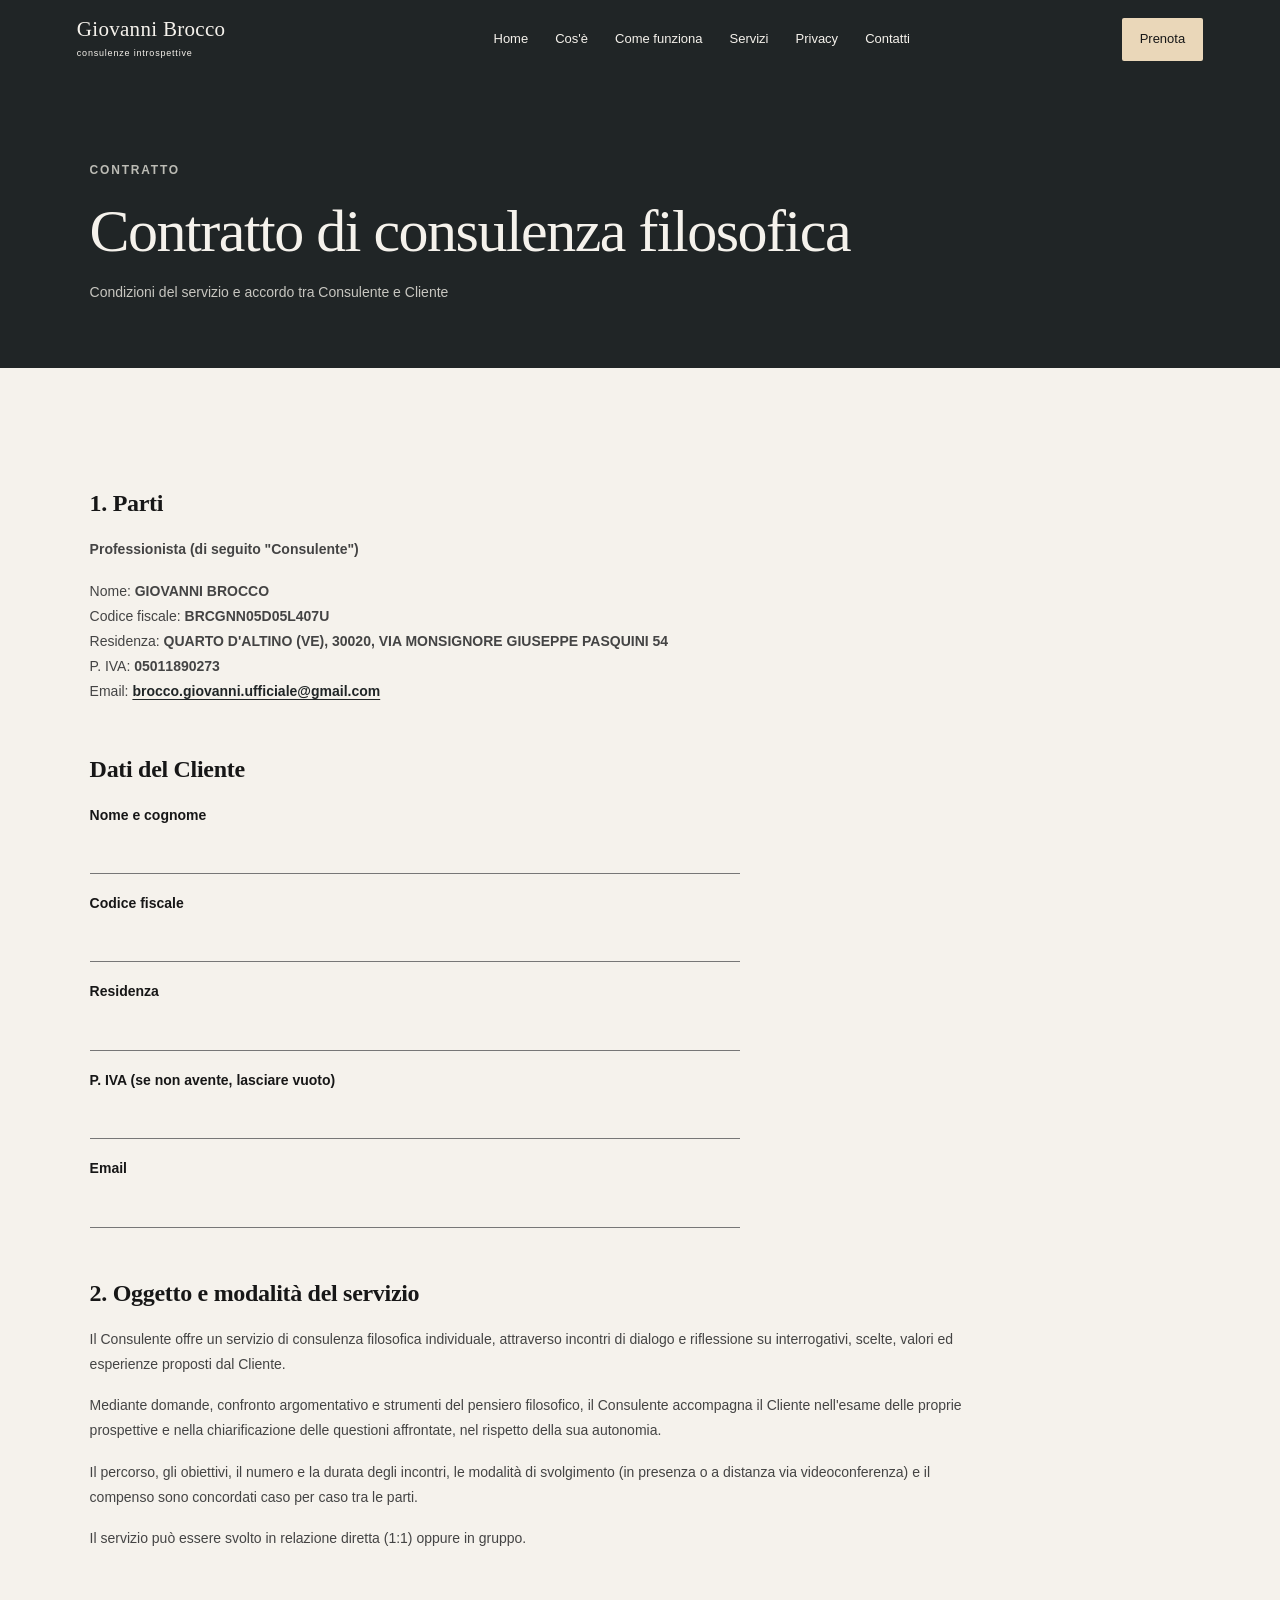
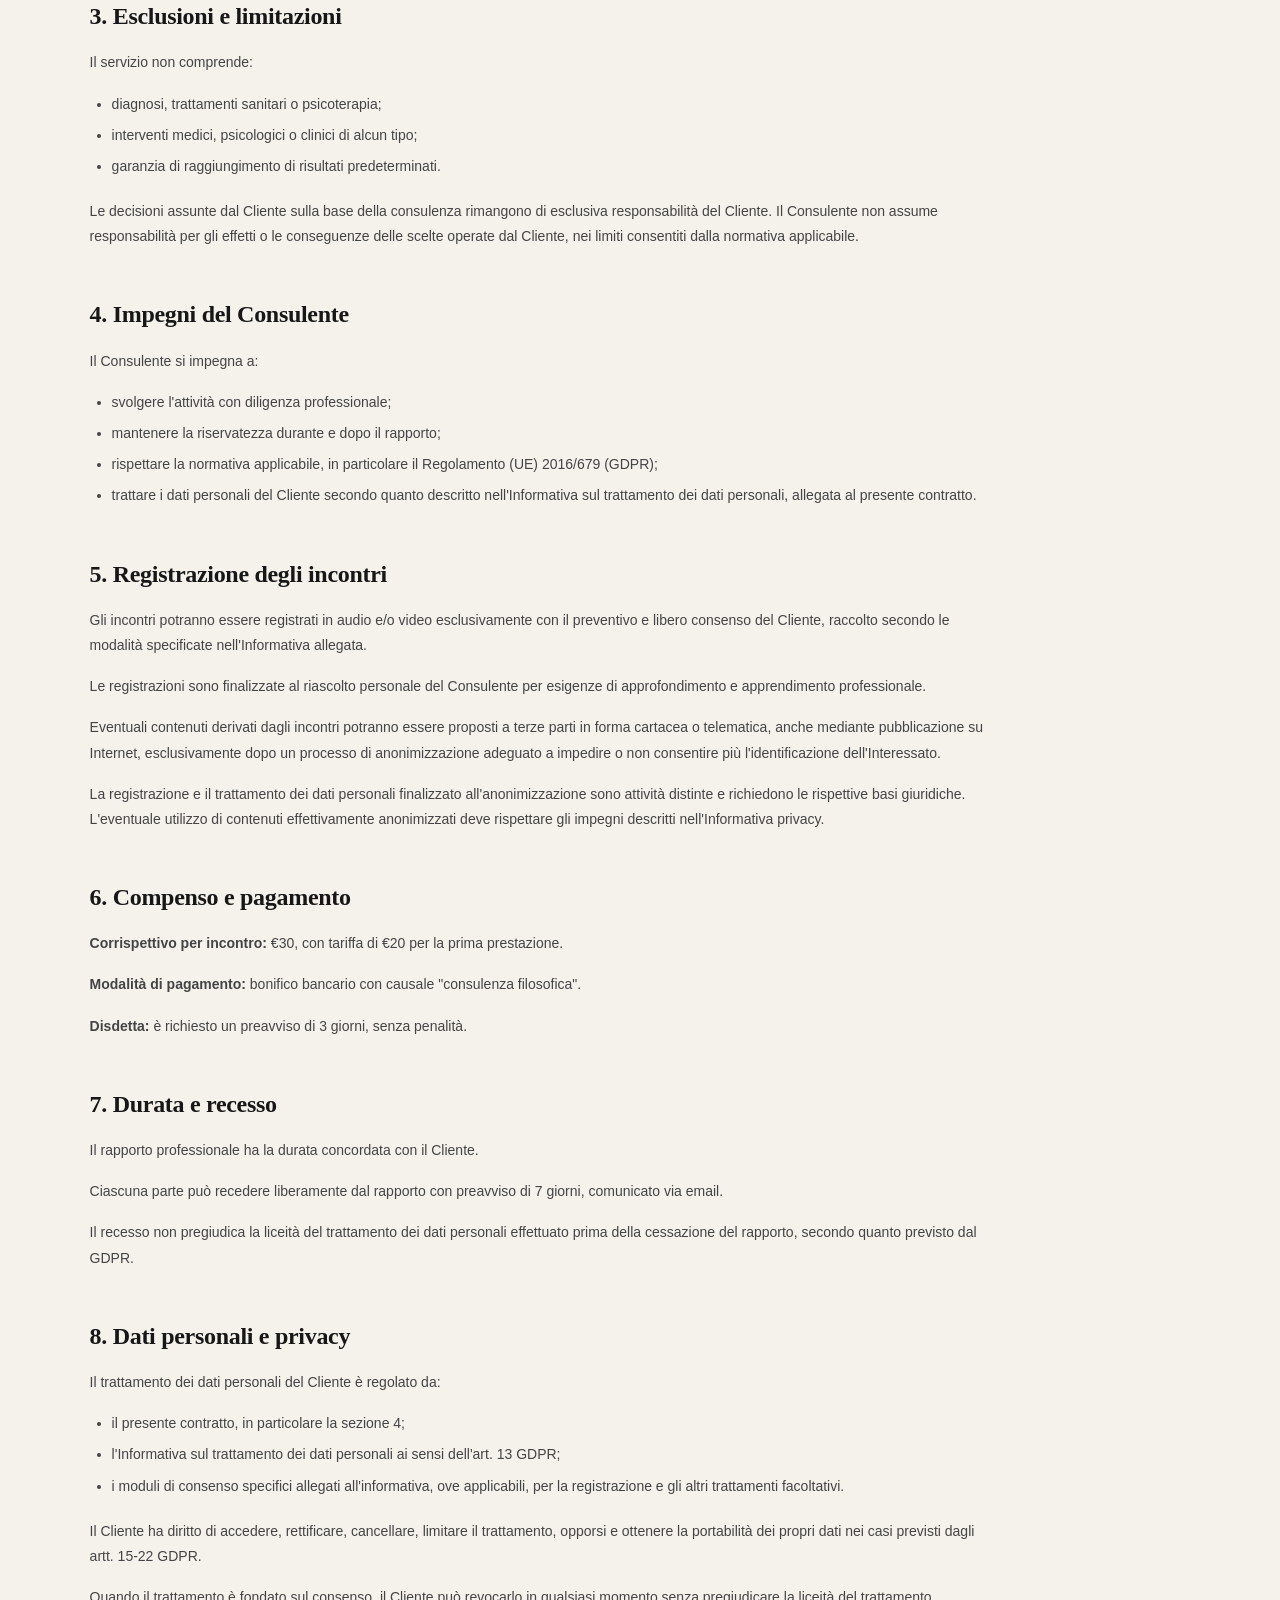
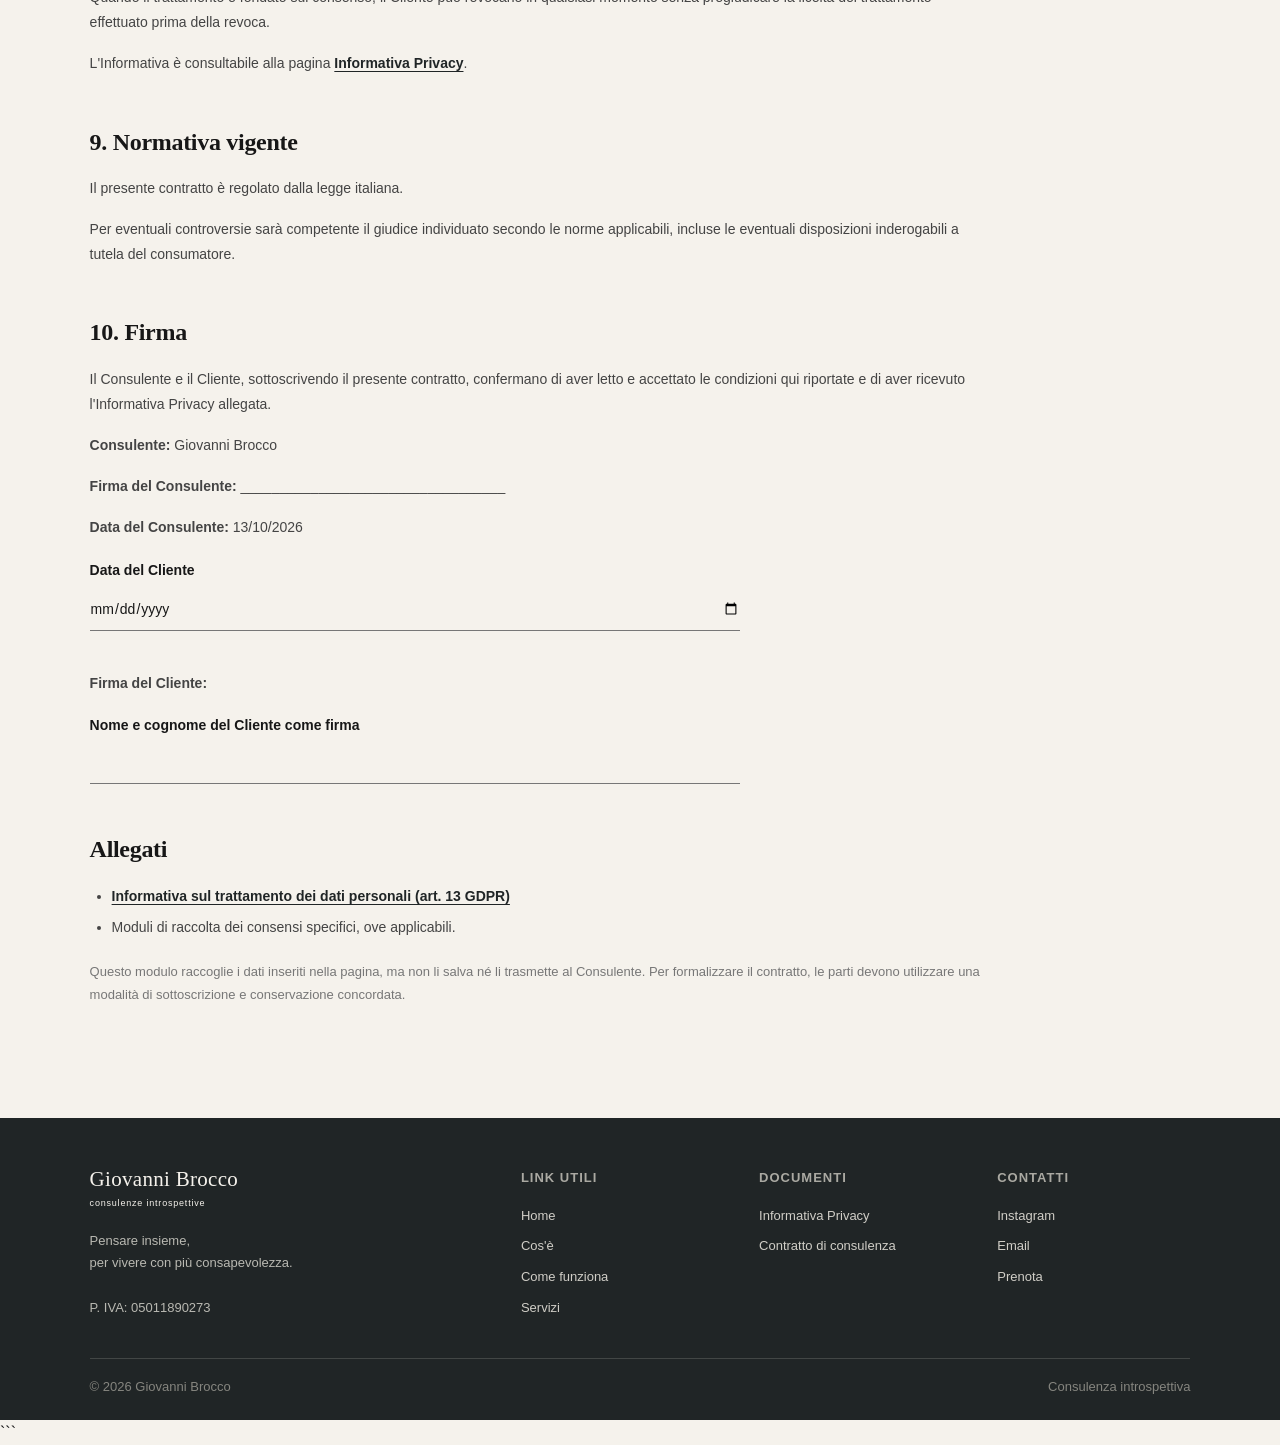
==== consenso.html @ bf62b7a7 "Revise consent form structure and content Updated the consent form with new titles, sections, and cl" ====
```html
<!DOCTYPE html>
<html lang="it">
<head>
    <meta charset="UTF-8">
    <meta name="viewport" content="width=device-width, initial-scale=1.0">
    <title>Contratto di consulenza introspetiva | Giovanni Brocco</title>
    <link rel="stylesheet" href="style.css">
</head>
<body>

<header>
    <nav>
        <a href="index.html" class="logo">
            <span>Giovanni Brocco</span>
            <small>consulenze introspettive</small>
        </a>

        <div class="nav-links">
            <a href="index.html">Home</a>
            <a href="index.html#about">Cos'è</a>
            <a href="index.html#come-funziona">Come funziona</a>
            <a href="index.html#services">Servizi</a>
            <a href="privacy.html">Privacy</a>
            <a href="index.html#contact">Contatti</a>
        </div>

        <a href="prenota.html" class="nav-button">Prenota</a>
    </nav>
</header>

<main class="document-page">

    <section class="document-hero">
        <p class="eyebrow">CONTRATTO</p>
        <h1>Contratto di consulenza filosofica</h1>
        <p>Condizioni del servizio e accordo tra Consulente e Cliente</p>
    </section>

    <section class="document-content">

        <form id="contract-form">

            <h2>1. Parti</h2>

            <p><strong>Professionista (di seguito "Consulente")</strong></p>

            <p>
                Nome: <strong>GIOVANNI BROCCO</strong><br>
                Codice fiscale: <strong>BRCGNN05D05L407U</strong><br>
                Residenza: <strong>QUARTO D'ALTINO (VE), 30020, VIA MONSIGNORE GIUSEPPE PASQUINI 54</strong><br>
                P. IVA: <strong>05011890273</strong><br>
                Email:
                <a href="mailto:brocco.giovanni.ufficiale@gmail.com" class="document-link">
                    brocco.giovanni.ufficiale@gmail.com
                </a>
            </p>

            <h2>Dati del Cliente</h2>

            <div class="document-form-section">
                <label for="fullname">Nome e cognome</label>
                <input type="text" id="fullname" name="fullname" required>

                <label for="taxcode">Codice fiscale</label>
                <input type="text" id="taxcode" name="taxcode" required>

                <label for="residence">Residenza</label>
                <input type="text" id="residence" name="residence" required>

                <label for="vat">P. IVA (se non avente, lasciare vuoto)</label>
                <input type="text" id="vat" name="vat">

                <label for="email">Email</label>
                <input type="text" id="email" name="email" required>
            </div>

            <h2>2. Oggetto e modalità del servizio</h2>

            <p>
                Il Consulente offre un servizio di consulenza filosofica
                individuale, attraverso incontri di dialogo e riflessione
                su interrogativi, scelte, valori ed esperienze proposti
                dal Cliente.
            </p>

            <p>
                Mediante domande, confronto argomentativo e strumenti
                del pensiero filosofico, il Consulente accompagna il
                Cliente nell'esame delle proprie prospettive e nella
                chiarificazione delle questioni affrontate, nel rispetto
                della sua autonomia.
            </p>

            <p>
                Il percorso, gli obiettivi, il numero e la durata degli
                incontri, le modalità di svolgimento (in presenza o a
                distanza via videoconferenza) e il compenso sono concordati
                caso per caso tra le parti.
            </p>

            <p>Il servizio può essere svolto in relazione diretta (1:1) oppure in gruppo.</p>

            <h2>3. Esclusioni e limitazioni</h2>

            <p>Il servizio non comprende:</p>

            <ul>
                <li>diagnosi, trattamenti sanitari o psicoterapia;</li>
                <li>interventi medici, psicologici o clinici di alcun tipo;</li>
                <li>garanzia di raggiungimento di risultati predeterminati.</li>
            </ul>

            <p>
                Le decisioni assunte dal Cliente sulla base della consulenza
                rimangono di esclusiva responsabilità del Cliente. Il
                Consulente non assume responsabilità per gli effetti o
                le conseguenze delle scelte operate dal Cliente, nei
                limiti consentiti dalla normativa applicabile.
            </p>

            <h2>4. Impegni del Consulente</h2>

            <p>Il Consulente si impegna a:</p>

            <ul>
                <li>svolgere l'attività con diligenza professionale;</li>
                <li>mantenere la riservatezza durante e dopo il rapporto;</li>
                <li>rispettare la normativa applicabile, in particolare il Regolamento (UE) 2016/679 (GDPR);</li>
                <li>trattare i dati personali del Cliente secondo quanto descritto nell'Informativa sul trattamento dei dati personali, allegata al presente contratto.</li>
            </ul>

            <h2>5. Registrazione degli incontri</h2>

            <p>
                Gli incontri potranno essere registrati in audio e/o video
                esclusivamente con il preventivo e libero consenso del
                Cliente, raccolto secondo le modalità specificate
                nell'Informativa allegata.
            </p>

            <p>
                Le registrazioni sono finalizzate al riascolto personale
                del Consulente per esigenze di approfondimento e
                apprendimento professionale.
            </p>

            <p>
                Eventuali contenuti derivati dagli incontri potranno
                essere proposti a terze parti in forma cartacea o
                telematica, anche mediante pubblicazione su Internet,
                esclusivamente dopo un processo di anonimizzazione
                adeguato a impedire o non consentire più l'identificazione
                dell'Interessato.
            </p>

            <p>
                La registrazione e il trattamento dei dati personali
                finalizzato all'anonimizzazione sono attività distinte
                e richiedono le rispettive basi giuridiche. L'eventuale
                utilizzo di contenuti effettivamente anonimizzati deve
                rispettare gli impegni descritti nell'Informativa privacy.
            </p>

            <h2>6. Compenso e pagamento</h2>

            <p>
                <strong>Corrispettivo per incontro:</strong> €30,
                con tariffa di €20 per la prima prestazione.
            </p>

            <p>
                <strong>Modalità di pagamento:</strong> bonifico bancario
                con causale "consulenza filosofica".
            </p>

            <p>
                <strong>Disdetta:</strong> è richiesto un preavviso
                di 3 giorni, senza penalità.
            </p>

            <h2>7. Durata e recesso</h2>

            <p>
                Il rapporto professionale ha la durata concordata con
                il Cliente.
            </p>

            <p>
                Ciascuna parte può recedere liberamente dal rapporto
                con preavviso di 7 giorni, comunicato via email.
            </p>

            <p>
                Il recesso non pregiudica la liceità del trattamento
                dei dati personali effettuato prima della cessazione
                del rapporto, secondo quanto previsto dal GDPR.
            </p>

            <h2>8. Dati personali e privacy</h2>

            <p>Il trattamento dei dati personali del Cliente è regolato da:</p>

            <ul>
                <li>il presente contratto, in particolare la sezione 4;</li>
                <li>l'Informativa sul trattamento dei dati personali ai sensi dell'art. 13 GDPR;</li>
                <li>i moduli di consenso specifici allegati all'informativa, ove applicabili, per la registrazione e gli altri trattamenti facoltativi.</li>
            </ul>

            <p>
                Il Cliente ha diritto di accedere, rettificare, cancellare,
                limitare il trattamento, opporsi e ottenere la portabilità
                dei propri dati nei casi previsti dagli artt. 15-22 GDPR.
            </p>

            <p>
                Quando il trattamento è fondato sul consenso, il Cliente
                può revocarlo in qualsiasi momento senza pregiudicare
                la liceità del trattamento effettuato prima della revoca.
            </p>

            <p>
                L'Informativa è consultabile alla pagina
                <a href="privacy.html" class="document-link">Informativa Privacy</a>.
            </p>

            <h2>9. Normativa vigente</h2>

            <p>Il presente contratto è regolato dalla legge italiana.</p>

            <p>
                Per eventuali controversie sarà competente il giudice
                individuato secondo le norme applicabili, incluse le
                eventuali disposizioni inderogabili a tutela del consumatore.
            </p>

            <h2>10. Firma</h2>

            <p>
                Il Consulente e il Cliente, sottoscrivendo il presente
                contratto, confermano di aver letto e accettato le
                condizioni qui riportate e di aver ricevuto l'Informativa
                Privacy allegata.
            </p>

            <p><strong>Consulente:</strong> Giovanni Brocco</p>

            <p>
                <strong>Firma del Consulente:</strong>
                __________________________________
            </p>

            <p><strong>Data del Consulente:</strong> 13/10/2026</p>

            <div class="document-form-section">
                <label for="client-date">Data del Cliente</label>
                <input type="date" id="client-date" name="client-date" required>
            </div>

            <p><strong>Firma del Cliente:</strong></p>

            <div class="document-form-section">
                <label for="client-signature">Nome e cognome del Cliente come firma</label>
                <input type="text" id="client-signature" name="client-signature" required>
            </div>

            <h2>Allegati</h2>

            <ul>
                <li>
                    <a href="privacy.html" class="document-link">
                        Informativa sul trattamento dei dati personali (art. 13 GDPR)
                    </a>
                </li>
                <li>
                    Moduli di raccolta dei consensi specifici, ove applicabili.
                </li>
            </ul>

            <p class="form-status">
                Questo modulo raccoglie i dati inseriti nella pagina, ma
                non li salva né li trasmette al Consulente. Per formalizzare
                il contratto, le parti devono utilizzare una modalità di
                sottoscrizione e conservazione concordata.
            </p>

        </form>

    </section>
</main>

<footer>
    <div class="footer-main">

        <div class="footer-brand">
            <a href="index.html" class="logo">
                <span>Giovanni Brocco</span>
                <small>consulenze introspettive</small>
            </a>

            <p>Pensare insieme,<br>per vivere con più consapevolezza.</p>

            <div class="footer-legal">
                <p>P. IVA: 05011890273</p>
            </div>
        </div>

        <div class="footer-column">
            <h4>LINK UTILI</h4>
            <a href="index.html">Home</a>
            <a href="index.html#about">Cos'è</a>
            <a href="index.html#come-funziona">Come funziona</a>
            <a href="index.html#services">Servizi</a>
        </div>

        <div class="footer-column">
            <h4>DOCUMENTI</h4>
            <a href="privacy.html">Informativa Privacy</a>
            <a href="consenso.html">Contratto di consulenza</a>
        </div>

        <div class="footer-column">
            <h4>CONTATTI</h4>
            <a href="https://www.instagram.com/jeromedegrasse">Instagram</a>
            <a href="mailto:brocco.giovanni.ufficiale@gmail.com">Email</a>
            <a href="prenota.html">Prenota</a>
        </div>

    </div>

    <div class="footer-bottom">
        <p>© 2026 Giovanni Brocco</p>
        <p>Consulenza introspettiva</p>
    </div>
</footer>

</body>
</html>
```
---- style.css ----
/* =========================================
   RESET
========================================= */
* {
    margin: 0;
    padding: 0;
    box-sizing: border-box;
}

html {
    scroll-behavior: smooth;
}

body {
    font-family: Arial, sans-serif;
    background: #f5f2ec;
    color: #171717;
    line-height: 1.6;
}

a {
    color: inherit;
    text-decoration: none;
}

/* =========================================
   GENERAL TYPOGRAPHY
========================================= */
.eyebrow {
    font-size: 12px;
    letter-spacing: 1.8px;
    font-weight: 600;
    margin-bottom: 20px;
}

/* =========================================
   HEADER
========================================= */
header {
    width: 100%;
    padding: 18px 6%;
    position: absolute;
    top: 0;
    left: 0;
    z-index: 10;
    background: #202526;
    color: #f5f2ec;
}

nav {
    display: flex;
    justify-content: space-between;
    align-items: center;
    gap: 30px;
}

.logo {
    display: flex;
    flex-direction: column;
    color: #f5f2ec;
    min-width: 205px;
}

.logo span {
    font-family: Georgia, serif;
    font-size: 21px;
    font-weight: 500;
    letter-spacing: 0.3px;
    line-height: 1.1;
}

.logo small {
    font-size: 9px;
    letter-spacing: 0.8px;
    margin-top: 5px;
}

.nav-links {
    display: flex;
    align-items: center;
    gap: 27px;
}

.nav-links a {
    color: #f5f2ec;
    font-size: 13px;
}

.nav-links a:hover {
    opacity: 0.65;
}

.nav-button {
    display: inline-flex;
    align-items: center;
    justify-content: center;
    flex-shrink: 0;
    background: #ead7b9;
    color: #171717;
    padding: 11px 18px;
    font-size: 13px;
    border-radius: 2px;
    white-space: nowrap;
    transition: background 0.2s ease;
}

.nav-button:hover {
    background: #f1dfc2;
}

/* =========================================
   HERO: TWO COLUMNS, TWO ROWS
========================================= */
.hero {
    padding-top: 78px;
    display: grid;
    grid-template-columns: minmax(0, 1fr) minmax(0, 1fr);
    grid-template-rows: minmax(480px, 620px) auto;
    background: #f5f2ec;
}

/* =========================================
   TOP LEFT: SPAZIO, ASCOLTO, PENSIERO
========================================= */
.hero-content {
    min-width: 0;
    min-height: 0;
    display: flex;
    flex-direction: column;
    justify-content: center;
    padding: 45px 7%;
}

.hero h1 {
    font-size: clamp(62px, 7vw, 105px);
    line-height: 0.88;
    letter-spacing: -4px;
    font-weight: 400;
    margin-bottom: 30px;
}

.hero-text {
    max-width: 390px;
    font-size: 14px;
    line-height: 1.6;
    color: #555;
    margin-bottom: 30px;
}

.hero-buttons {
    display: flex;
    align-items: center;
    gap: 22px;
}

.button {
    background: #171717;
    color: white;
    padding: 13px 21px;
    font-size: 13px;
    border-radius: 2px;
}

.button:hover {
    background: #343434;
}

.text-link {
    font-size: 13px;
}

/* =========================================
   TOP RIGHT: PHOTO
========================================= */
.intro-photo {
    min-width: 0;
    min-height: 0;
    height: 100%;
    background-color: #cbc6bc;
    background-image: url("images/IMG_1203.jpeg");
    background-size: cover;
    background-position: center 35%;
    background-repeat: no-repeat;
}

.photo-placeholder {
    font-size: 12px;
    letter-spacing: 2px;
    color: #77736d;
}

/* =========================================
   BOTTOM LEFT: UN DIALOGO
========================================= */
.about-text {
    min-width: 0;
    min-height: 0;
    background: #202526;
    color: #f5f2ec;
    padding: 38px 7%;
    display: flex;
    flex-direction: column;
    justify-content: center;
}

.about-text .eyebrow {
    color: #bcbcb5;
    margin-bottom: 12px;
}

.about-text h2 {
    max-width: 480px;
    font-family: Arial, serif;
    font-size: clamp(38px, 4.5vw, 58px);
    font-weight: 400;
    line-height: 0.95;
    letter-spacing: -2px;
    margin-bottom: 16px;
}

.about-description {
    max-width: 440px;
    color: #c7c6c0;
    font-size: 13px;
    line-height: 1.55;
    margin-bottom: 12px;
}

.light-link {
    color: #f5f2ec;
    font-size: 13px;
}

/* =========================================
   BOTTOM RIGHT: CHI SONO
========================================= */
.intro-content {
    min-width: 0;
    min-height: 0;
    background: #e6e1d7;
    padding: 38px 7%;
    display: flex;
    flex-direction: column;
    justify-content: center;
}

.intro-content .eyebrow {
    margin-bottom: 12px;
}

/* Match the heading size of "Un dialogo" */
.intro-content .eyebrow {
    font-size: 12px;
    letter-spacing: 1.8px;
}

.intro-content > p:not(.eyebrow):not(.intro-name) {
    max-width: 520px;
    font-size: 14px;
    line-height: 1.6;
    color: #555;
    margin-bottom: 10px;
}

.intro-name {
    margin-top: 7px;
    font-family: Arial, serif;
    font-size: 17px;
    font-weight: 700;
}

/* =========================================
   PROCESS
========================================= */
.process {
    background: #f7f6f2;
    padding: 45px 7% 55px;
}

.section-title {
    text-align: center;
    margin-bottom: 28px;
}

.process-list {
    display: grid;
    grid-template-columns: repeat(3, 1fr);
    max-width: 950px;
    margin: auto;
}

.process-item {
    text-align: center;
    padding: 0 30px;
    border-right: 1px solid #d5d1ca;
}

.process-item:last-child {
    border-right: none;
}

.process-number {
    display: block;
    font-size: 32px;
    color: #777;
    margin-bottom: 5px;
}

.process-item h3 {
    font-size: 17px;
    font-weight: 500;
    margin-bottom: 6px;
}

.process-item p {
    max-width: 190px;
    margin: auto;
    font-size: 14px;
    color: #666;
}

/* =========================================
   SERVICES
========================================= */
.services {
    background: #f7f6f2;
    padding: 25px 7% 60px;
}

.service-list {
    display: grid;
    grid-template-columns: repeat(2, 1fr);
    gap: 18px;
    max-width: 950px;
    margin: auto;
}

.service-card {
    background: #faf9f6;
    border: 1px solid #e0dcd4;
    padding: 28px;
    min-height: 240px;
    display: flex;
    flex-direction: column;
}

.service-icon {
    width: 40px;
    height: 40px;
    border-radius: 50%;
    background: #eee8de;
    display: flex;
    align-items: center;
    justify-content: center;
    font-size: 20px;
    margin-bottom: 15px;
}

.service-card h3 {
    font-size: 21px;
    margin-bottom: 10px;
}

.service-card > p {
    font-size: 14px;
    line-height: 1.6;
    color: #666;
    max-width: 350px;
}

.service-bottom {
    display: flex;
    justify-content: space-between;
    align-items: flex-end;
    margin-top: auto;
    padding-top: 22px;
}

.service-bottom div {
    display: flex;
    flex-direction: column;
}

.service-bottom span {
    font-size: 14px;
    color: #777;
}

.service-bottom strong {
    font-size: 15px;
}

.service-bottom a {
    background: #202526;
    color: white;
    padding: 9px 30px;
    font-size: 13px;
}

.service-coming-soon {
    display: inline-block;
    background: #e0dcd4;
    color: #666;
    padding: 9px 18px;
    font-size: 13px;
    border-radius: 2px;
    white-space: nowrap;
}

.service-disclaimer {
    max-width: 950px;
    margin: 22px auto 0;
    text-align: center;
    font-family: Georgia, serif;
    font-size: 14px;
    font-style: italic;
    letter-spacing: 0.1px;
    color: #777;
    line-height: 1.6;
}

/* =========================================
   CTA
========================================= */
.cta {
    position: relative;
    min-height: 240px;
    display: flex;
    align-items: center;
    justify-content: center;
    overflow: hidden;
    color: white;
}

.cta-image {
    position: absolute;
    inset: 0;
    background: #77736d;
}

.cta-image::after {
    content: "";
    position: absolute;
    inset: 0;
    background: rgba(20, 20, 18, 0.35);
}

.cta-content {
    position: relative;
    z-index: 2;
    text-align: center;
}

.cta h2 {
    font-family: Georgia, serif;
    font-size: 42px;
    font-weight: 400;
    margin-bottom: 7px;
}

.cta p {
    font-size: 14px;
    margin-bottom: 17px;
    color: #e3e0d9;
}

.cta-button {
    display: inline-block;
    background: #ead7b9;
    color: #171717;
    padding: 10px 18px;
    font-size: 13px;
}

/* =========================================
   CONTACT
========================================= */
.contact {
    padding: 80px 7%;
    text-align: center;
    background: #f5f2ec;
}

.contact h2 {
    font-family: Georgia, serif;
    font-size: clamp(42px, 6vw, 68px);
    font-weight: 400;
    line-height: 1;
    letter-spacing: -2px;
    margin-bottom: 18px;
}

.contact > p:not(.eyebrow) {
    font-size: 14px;
    color: #666;
    margin-bottom: 28px;
}

.contact-links {
    display: flex;
    justify-content: center;
    gap: 30px;
}

.contact-links a {
    font-size: 14px;
}

/* =========================================
   FOOTER
========================================= */
footer {
    background: #202526;
    color: #f5f2ec;
    padding: 50px 7% 22px;
}

.footer-main {
    display: grid;
    grid-template-columns: 2fr 1fr 1fr 1fr;
    gap: 45px;
    padding-bottom: 38px;
    border-bottom: 1px solid #424645;
}

.footer-brand .logo {
    margin-bottom: 20px;
}

.footer-brand > p {
    color: #b9b9b2;
    font-size: 13px;
    line-height: 1.7;
}

.footer-legal {
    margin-top: 22px;
}

.footer-legal p {
    font-size: 13px;
    color: #b9b9b2;
    line-height: 1.8;
}

.footer-column {
    display: flex;
    flex-direction: column;
    gap: 10px;
}

.footer-column h4 {
    font-size: 13px;
    letter-spacing: 1px;
    color: #aaa9a2;
    margin-bottom: 7px;
}

.footer-column a {
    color: #d0cec7;
    font-size: 13px;
}

.footer-column a:hover {
    color: white;
}

.footer-bottom {
    padding-top: 18px;
    display: flex;
    justify-content: space-between;
    font-size: 13px;
    color: #85857f;
}

/* =========================================
   PRIVACY + CONSENT
========================================= */
.document-page {
    width: 100%;
}

.document-hero {
    background: #202526;
    color: #f5f2ec;
    padding: 135px 7% 65px;
}

.document-hero .eyebrow {
    color: #bcbcb5;
}

.document-hero h1 {
    max-width: 900px;
    font-family: Georgia, serif;
    font-size: clamp(38px, 5vw, 60px);
    font-weight: 400;
    line-height: 1.05;
    letter-spacing: -1.5px;
    margin-bottom: 18px;
}

.document-hero > p:not(.eyebrow) {
    font-size: 14px;
    color: #c7c6c0;
    line-height: 1.6;
}

.document-content {
    width: 100%;
    max-width: 1100px;
    margin: 0;
    padding: 70px 7% 95px;
}

.document-content h2,
.document-form-section legend {
    font-family: Georgia, serif;
    font-size: 24px;
    font-weight: 600;
    line-height: 1.3;
    margin-top: 50px;
    margin-bottom: 18px;
    letter-spacing: -0.3px;
}

.document-content > h2:first-child {
    margin-top: 0;
}

.document-content p {
    max-width: 900px;
    font-size: 14px;
    line-height: 1.8;
    color: #444;
    margin-bottom: 16px;
}

.document-content ul {
    max-width: 900px;
    padding-left: 22px;
    margin-bottom: 20px;
}

.document-content li {
    font-size: 14px;
    line-height: 1.8;
    color: #444;
    margin-bottom: 6px;
}

.document-link {
    color: #202526;
    text-decoration: underline;
    text-underline-offset: 3px;
    font-weight: 600;
}

.document-link:hover {
    opacity: 0.65;
}

/* =========================================
   CONSENT FORM
========================================= */
.document-form-section {
    max-width: 900px;
    margin-bottom: 40px;
}

fieldset.document-form-section {
    border: 0;
    padding: 0;
}

.document-form-section:first-child h2 {
    margin-top: 0;
}

.document-form-section label:not(.form-choice) {
    display: block;
    font-size: 14px;
    font-weight: 600;
    margin: 18px 0 7px;
}

.document-form-section input[type="text"],
.document-form-section input[type="date"] {
    display: block;
    width: 100%;
    max-width: 650px;
    padding: 12px 0;
    border: 0;
    border-bottom: 1px solid #777;
    border-radius: 0;
    outline: none;
    background: transparent;
    font-family: Arial, sans-serif;
    font-size: 14px;
    color: #171717;
}

/* RADIO / CHECKBOX */
.form-choice {
    max-width: 900px;
    display: flex;
    align-items: flex-start;
    gap: 12px;
    margin-bottom: 13px;
    cursor: pointer;
    font-size: 14px;
    line-height: 1.7;
    color: #444;
}

.form-choice input {
    margin-top: 5px;
    flex-shrink: 0;
}

/* SIGNATURE */
.signature-pad {
    display: block;
    width: 100%;
    max-width: 900px;
    height: 190px;
    margin: 15px 0;
    background: #ffffff;
    border: 1px solid #aaa;
    touch-action: none;
}

/* BUTTONS */
.secondary-button {
    padding: 9px 16px;
    border: 1px solid #202526;
    background: transparent;
    color: #202526;
    font-family: Arial, sans-serif;
    font-size: 13px;
    cursor: pointer;
}

.secondary-button:hover {
    background: #202526;
    color: white;
}

.final-confirmation {
    max-width: 900px;
    display: flex;
    align-items: flex-start;
    gap: 12px;
    margin: 35px 0 25px;
    font-size: 14px;
    line-height: 1.7;
    color: #444;
}

.final-confirmation input {
    margin-top: 5px;
    flex-shrink: 0;
}

.submit-button {
    padding: 14px 28px;
    border: 0;
    border-radius: 2px;
    background: #202526;
    color: white;
    font-family: Arial, sans-serif;
    font-size: 14px;
    cursor: pointer;
}

.submit-button:hover {
    background: #343a3b;
}

.form-status {
    margin-top: 18px;
    font-size: 13px !important;
    color: #777 !important;
}

/* =========================================
   BOOKING PAGE
========================================= */
.booking-buttons {
    display: flex;
    flex-wrap: wrap;
    align-items: center;
    gap: 14px;
    margin-top: 32px;
}

.booking-button,
.booking-button-primary,
.booking-button-secondary,
.booking-button-tertiary {
    display: inline-flex;
    align-items: center;
    justify-content: center;
    box-sizing: border-box;
    min-height: 44px;
    padding: 13px 22px;
    background-color: #ead7b9 !important;
    color: #171717 !important;
    border: none;
    border-radius: 2px;
    font-family: Arial, sans-serif;
    font-size: 13px;
    line-height: 1.4;
    text-align: center;
    text-decoration: none;
    transition: background-color 0.2s ease;
}

.booking-button:hover,
.booking-button-primary:hover,
.booking-button-secondary:hover,
.booking-button-tertiary:hover {
    background-color: #f1dfc2 !important;
    color: #171717 !important;
}

.booking-signature {
    margin-top: 42px;
    font-family: Georgia, serif;
    font-size: 19px;
    color: #202526;
}

.booking-signature span {
    display: block;
    margin-top: 3px;
    font-family: Arial, sans-serif;
    font-size: 11px;
    letter-spacing: 1px;
    color: #77736d;
}

/* =========================================
   TABLET
========================================= */
@media (max-width: 900px) {

    .nav-links {
        display: none;
    }

    nav {
        gap: 15px;
    }

    .logo {
        min-width: 0;
    }

    .nav-button {
        display: inline-flex;
        flex-shrink: 0;
    }

    /* HERO */
    .hero {
        grid-template-columns: minmax(0, 1fr) minmax(0, 1fr);
        grid-template-rows: minmax(450px, 560px) auto;
    }

    .hero-content {
        padding: 70px 7%;
    }

    .hero h1 {
        font-size: clamp(48px, 6vw, 68px);
        letter-spacing: -2px;
    }

    .hero-buttons {
        flex-wrap: wrap;
        gap: 14px;
    }

    .about-text {
        min-height: 330px;
        padding: 40px 7%;
    }

    .about-text h2 {
        font-size: clamp(32px, 4vw, 44px);
    }

    .intro-content {
        min-height: 330px;
        padding: 32px 7%;
    }

    /* FOOTER */
    .footer-main {
        grid-template-columns: 1fr 1fr;
    }

    /* DOCUMENTS */
    .document-content {
        max-width: 100%;
        padding: 60px 7% 80px;
    }
}

/* =========================================
   MOBILE
========================================= */
@media (max-width: 600px) {

    /* HEADER */
    header {
        padding: 16px 5%;
    }

    nav {
        gap: 15px;
    }

    .logo {
        min-width: 0;
    }

    .logo span {
        font-size: 18px;
        letter-spacing: 0;
    }

    .logo small {
        font-size: 8px;
    }

    .nav-button {
        display: inline-flex;
        align-items: center;
        justify-content: center;
        font-size: 12px;
        padding: 9px 12px;
    }

    /* HERO: STACK THE FOUR AREAS */
    .hero {
        padding-top: 78px;
        grid-template-columns: minmax(0, 1fr);
        grid-template-rows: auto 560px auto auto;
    }

    .hero-content {
        min-height: 570px;
        padding: 115px 5% 60px;
    }

    .hero h1 {
        font-size: 62px;
        letter-spacing: -2px;
    }

    .hero-buttons {
        flex-direction: column;
        align-items: flex-start;
        gap: 15px;
    }

    /* PHOTO */
    .intro-photo {
        min-height: 0;
        height: 560px;
        background-size: cover;
        background-position: center 35%;
        background-repeat: no-repeat;
    }

    /* CHI SONO: FIRST AFTER THE PHOTO */
    .intro-content {
        order: 3;
        min-height: 0;
        padding: 32px 6%;
    }

    .intro-content > p:not(.eyebrow):not(.intro-name) {
        font-size: 14px;
        line-height: 1.6;
    }

    /* UN DIALOGO: AFTER CHI SONO */
    .about-text {
        order: 4;
        min-height: 0;
        padding: 32px 5%;
    }

    .about-text h2 {
        font-size: 47px;
    }

    .about-text .eyebrow {
        margin-bottom: 10px;
    }

    .about-text h2 {
        margin-bottom: 14px;
    }

    .about-description {
        margin-bottom: 10px;
    }

    /* PROCESS */
    .process {
        padding: 40px 5%;
    }

    .process-list {
        grid-template-columns: 1fr;
    }

    .process-item {
        border-right: 0;
        border-bottom: 1px solid #d5d1ca;
        padding: 0 0 27px;
        margin-bottom: 27px;
    }

    .process-item:last-child {
        border-bottom: 0;
        margin-bottom: 0;
    }

    /* SERVICES */
    .services {
        padding: 25px 5% 50px;
    }

    .service-list {
        grid-template-columns: 1fr;
    }

    .service-disclaimer {
        padding: 0 10px;
        font-size: 13px;
    }

    .service-coming-soon {
        font-size: 12px;
        padding: 9px 13px;
    }

    /* CONTACT */
    .contact {
        padding: 70px 5%;
    }

    .contact-links {
        flex-direction: column;
        gap: 14px;
    }

    /* FOOTER */
    footer {
        padding: 45px 5% 22px;
    }

    .footer-main {
        grid-template-columns: 1fr;
        gap: 30px;
    }

    .footer-bottom {
        flex-direction: column;
        gap: 6px;
    }

    /* PRIVACY + CONSENT */
    .document-hero {
        padding: 115px 5% 50px;
    }

    .document-hero h1 {
        font-size: 34px;
    }

    .document-content {
        padding: 50px 5% 70px;
    }

    .document-content h2,
    .document-form-section legend {
        font-size: 21px;
        margin-top: 40px;
    }

    .document-content p,
    .document-content li,
    .form-choice,
    .final-confirmation {
        font-size: 14px;
    }

    .signature-pad {
        height: 170px;
    }

    /* BOOKING BUTTONS */
    .booking-buttons {
        display: flex !important;
        flex-direction: column !important;
        align-items: stretch !important;
        gap: 14px !important;
        width: 100%;
    }

    .booking-buttons .booking-button,
    .booking-buttons .booking-button-primary,
    .booking-buttons .booking-button-secondary,
    .booking-buttons .booking-button-tertiary {
        display: flex !important;
        width: 100% !important;
        min-height: 44px;
        align-items: center;
        justify-content: center;
        padding: 13px 22px;
        background: #ead7b9 !important;
        color: #171717 !important;
        border: none;
        border-radius: 2px;
        font-family: Arial, sans-serif;
        font-size: 13px;
        text-align: center;
        text-decoration: none;
    }

    .booking-buttons a.booking-button:hover,
    .booking-buttons a.booking-button-primary:hover,
    .booking-buttons a.booking-button-secondary:hover,
    .booking-buttons a.booking-button-tertiary:hover {
        background: #f1dfc2 !important;
        color: #171717 !important;
    }

    .booking-signature {
        margin-top: 32px;
    }
}
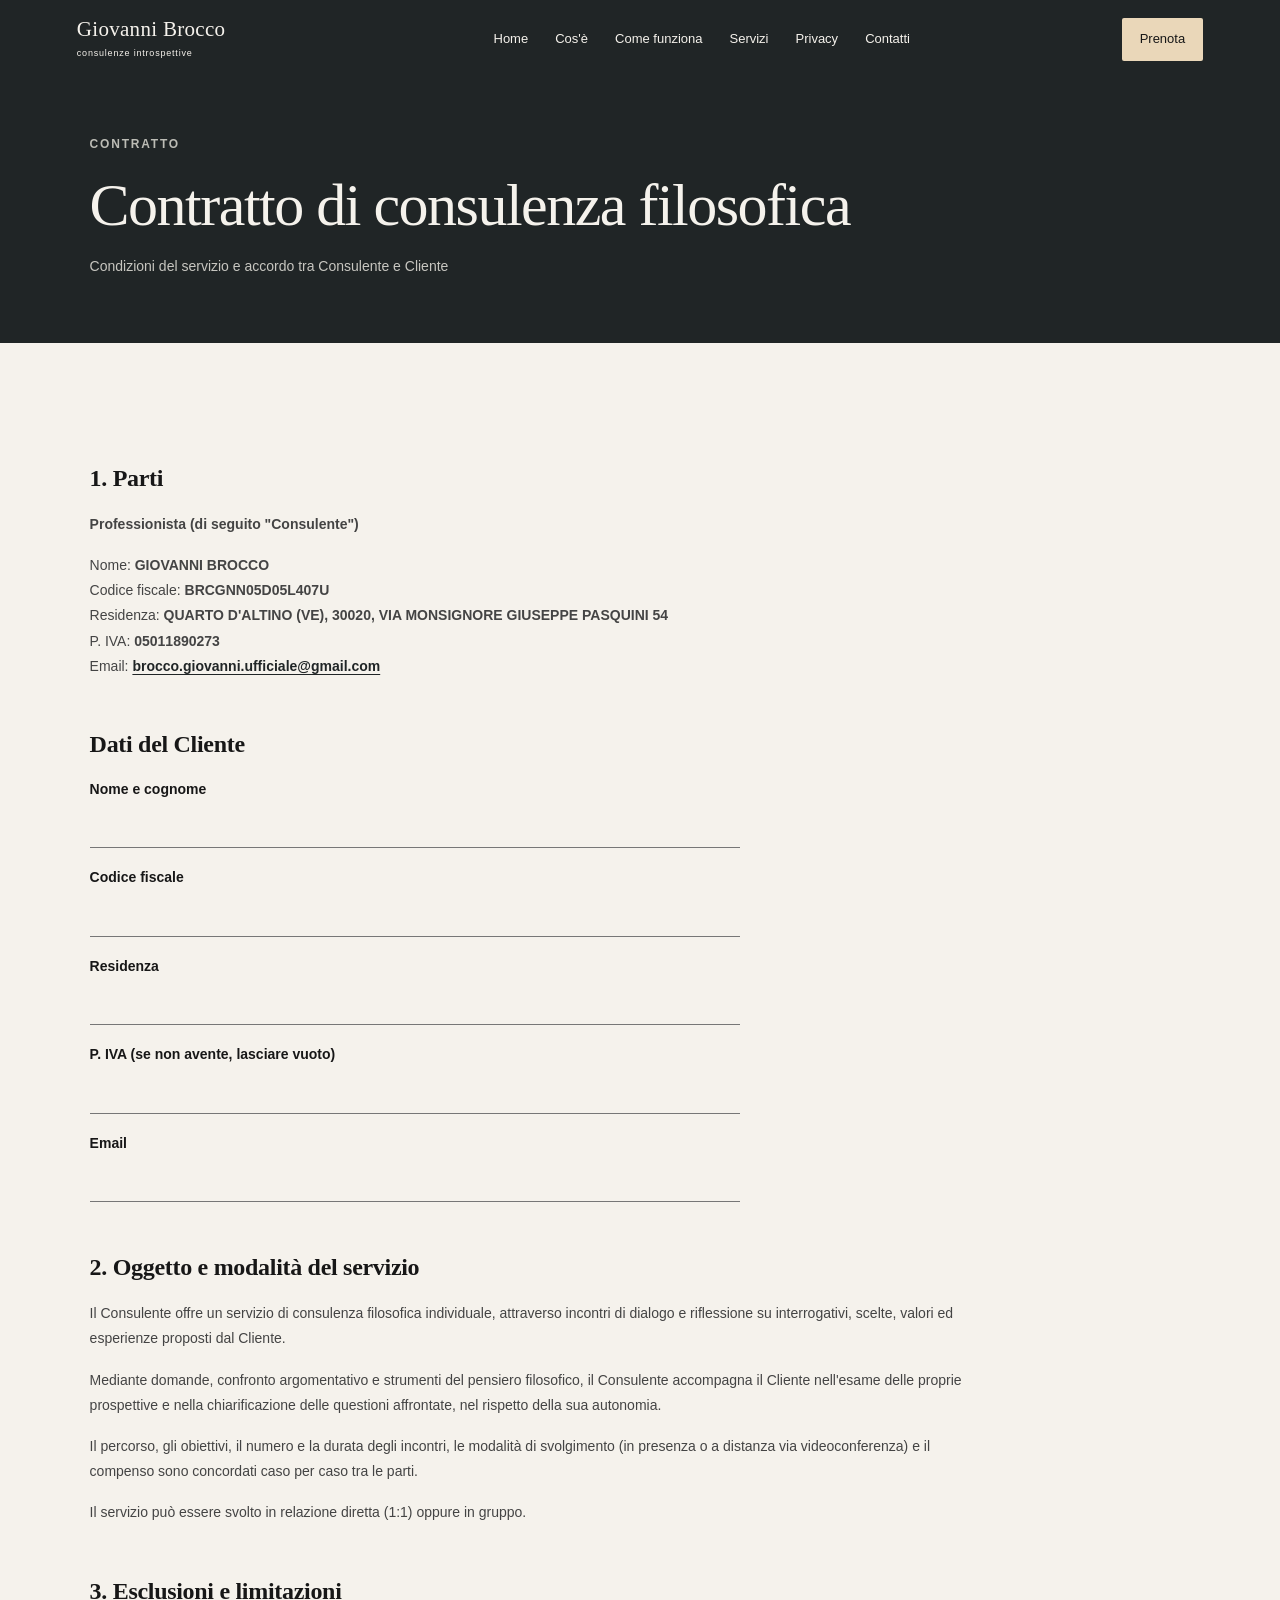
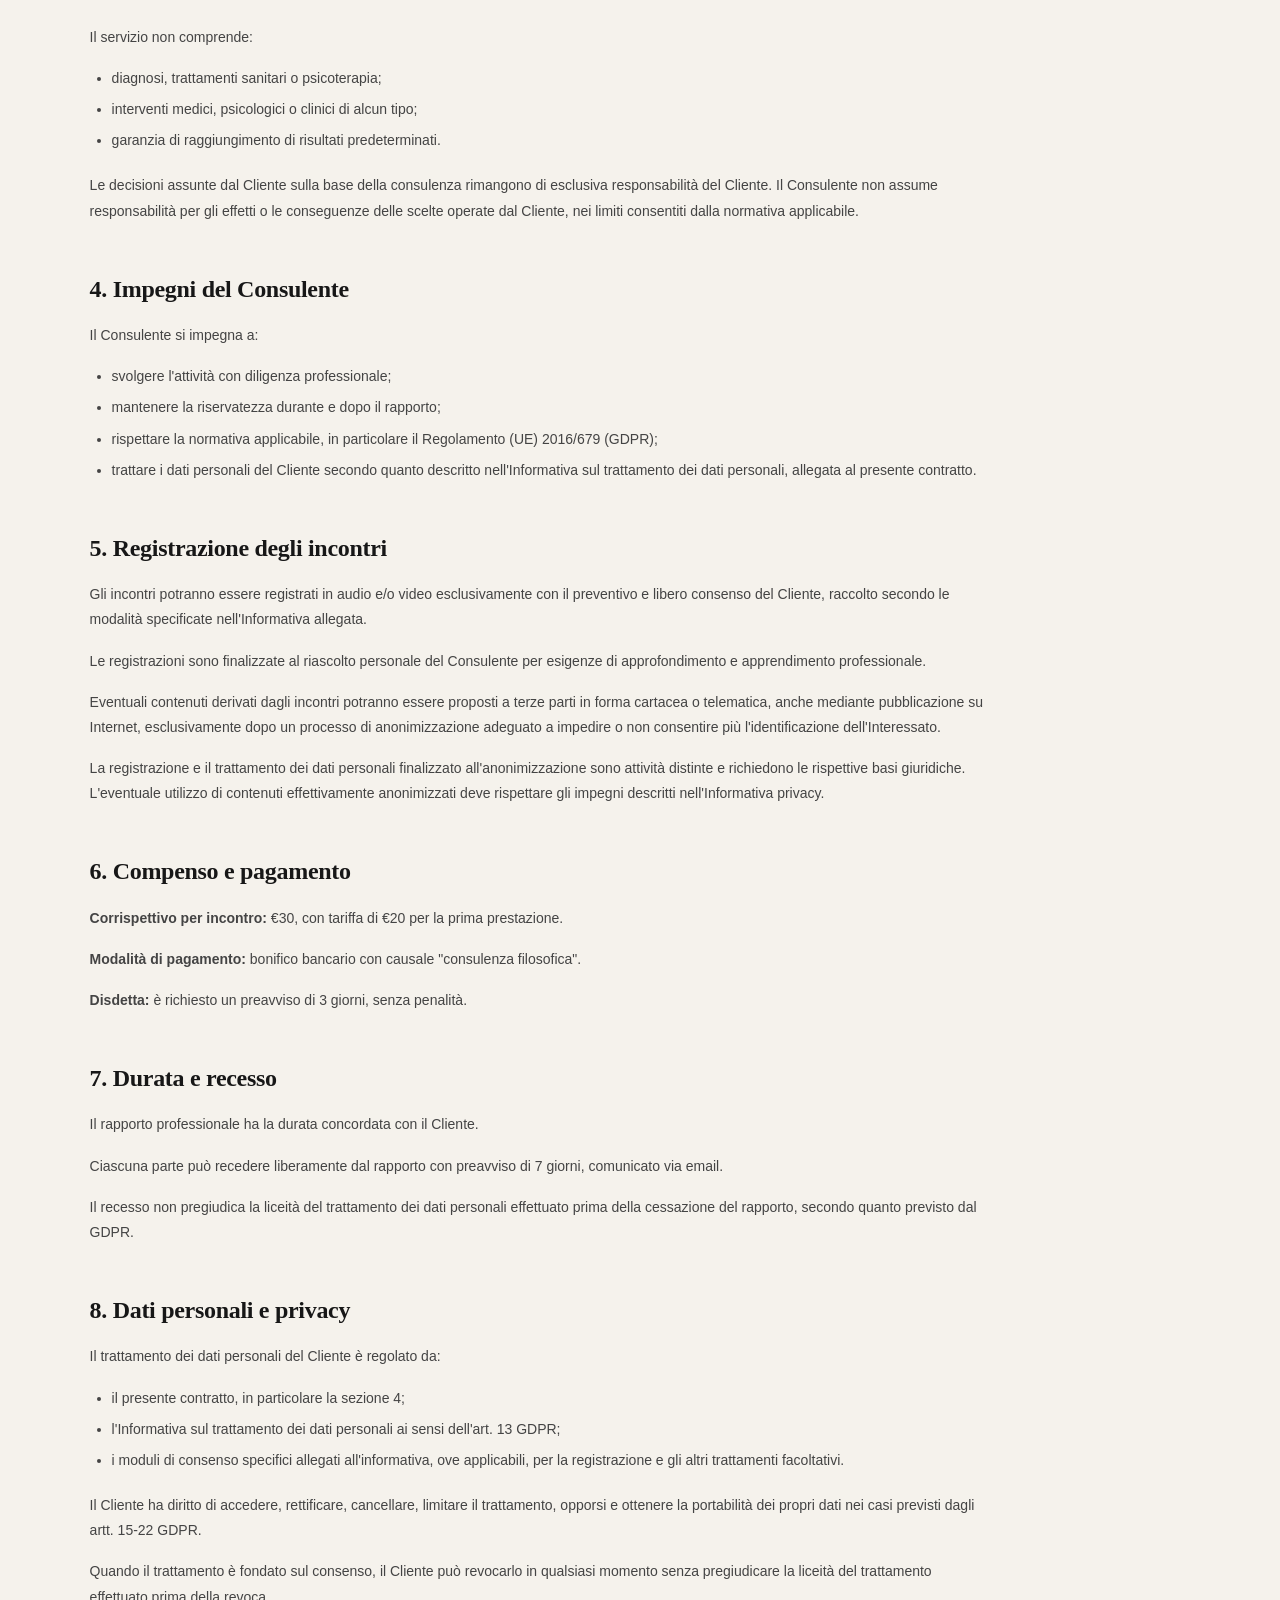
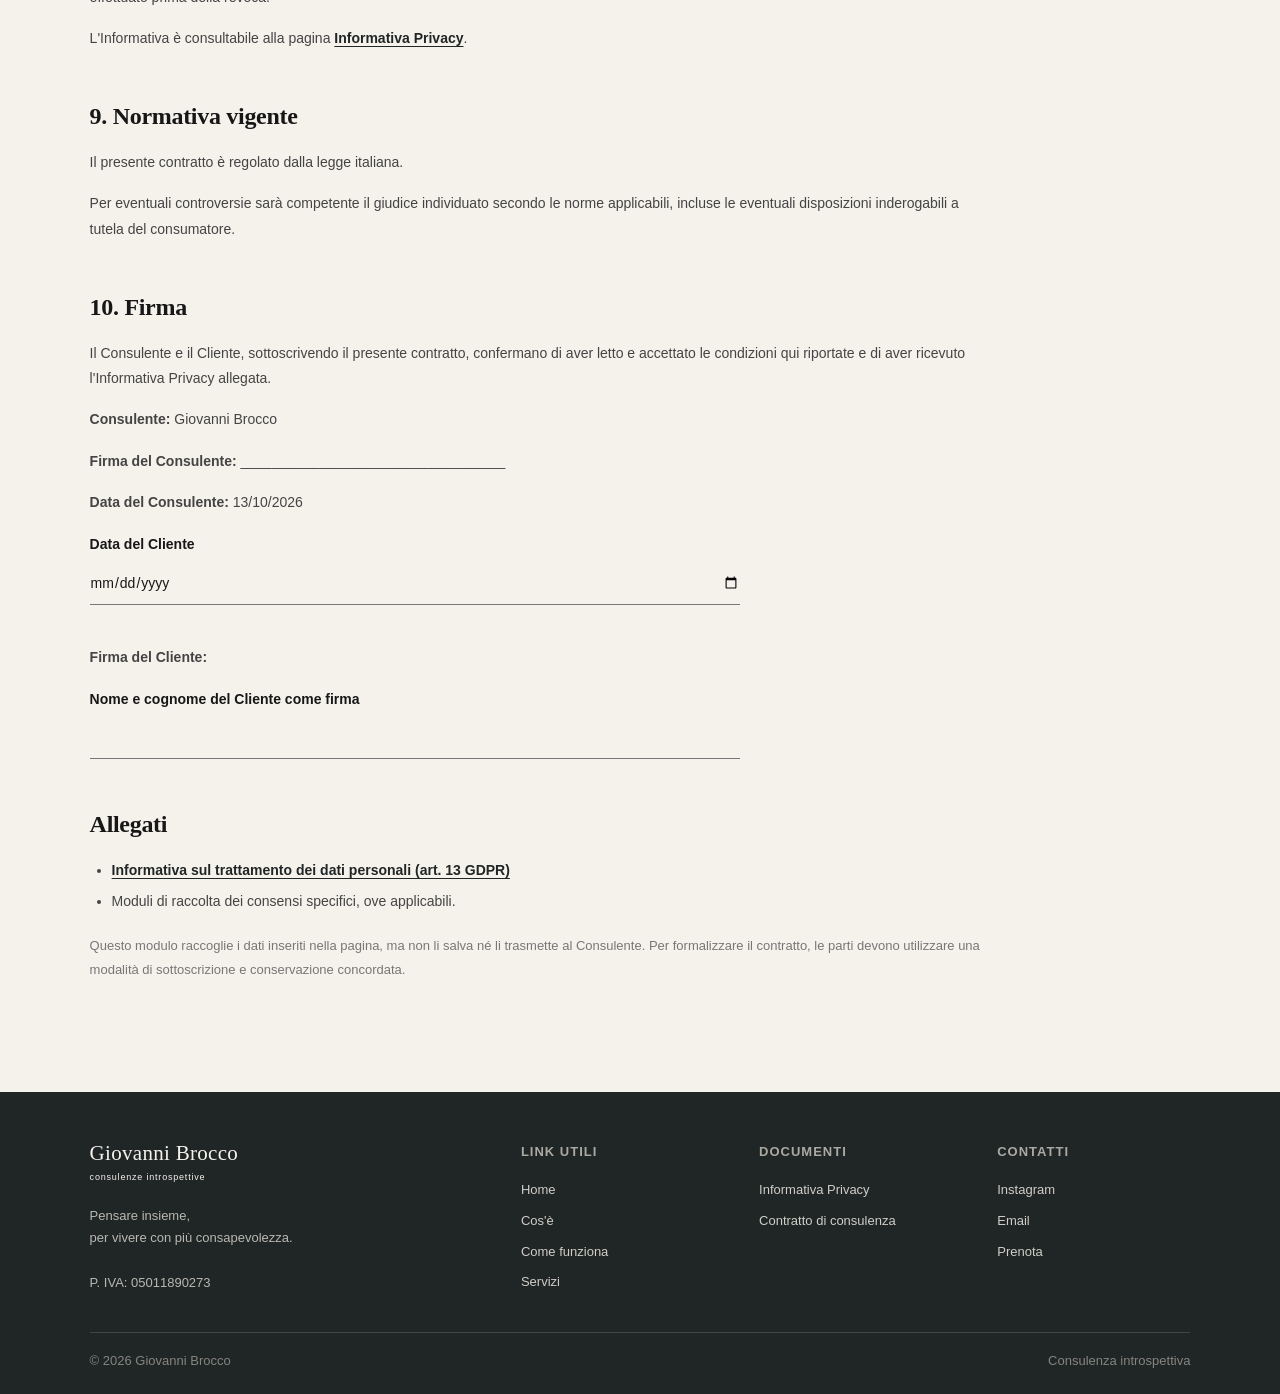
==== commit 033a2791: "Fix HTML structure by removing unnecessary code" ====
--- a/consenso.html
+++ b/consenso.html
@@ -1,4 +1,3 @@
-```html
 <!DOCTYPE html>
 <html lang="it">
 <head>
@@ -336,4 +335,3 @@
 
 </body>
 </html>
-```
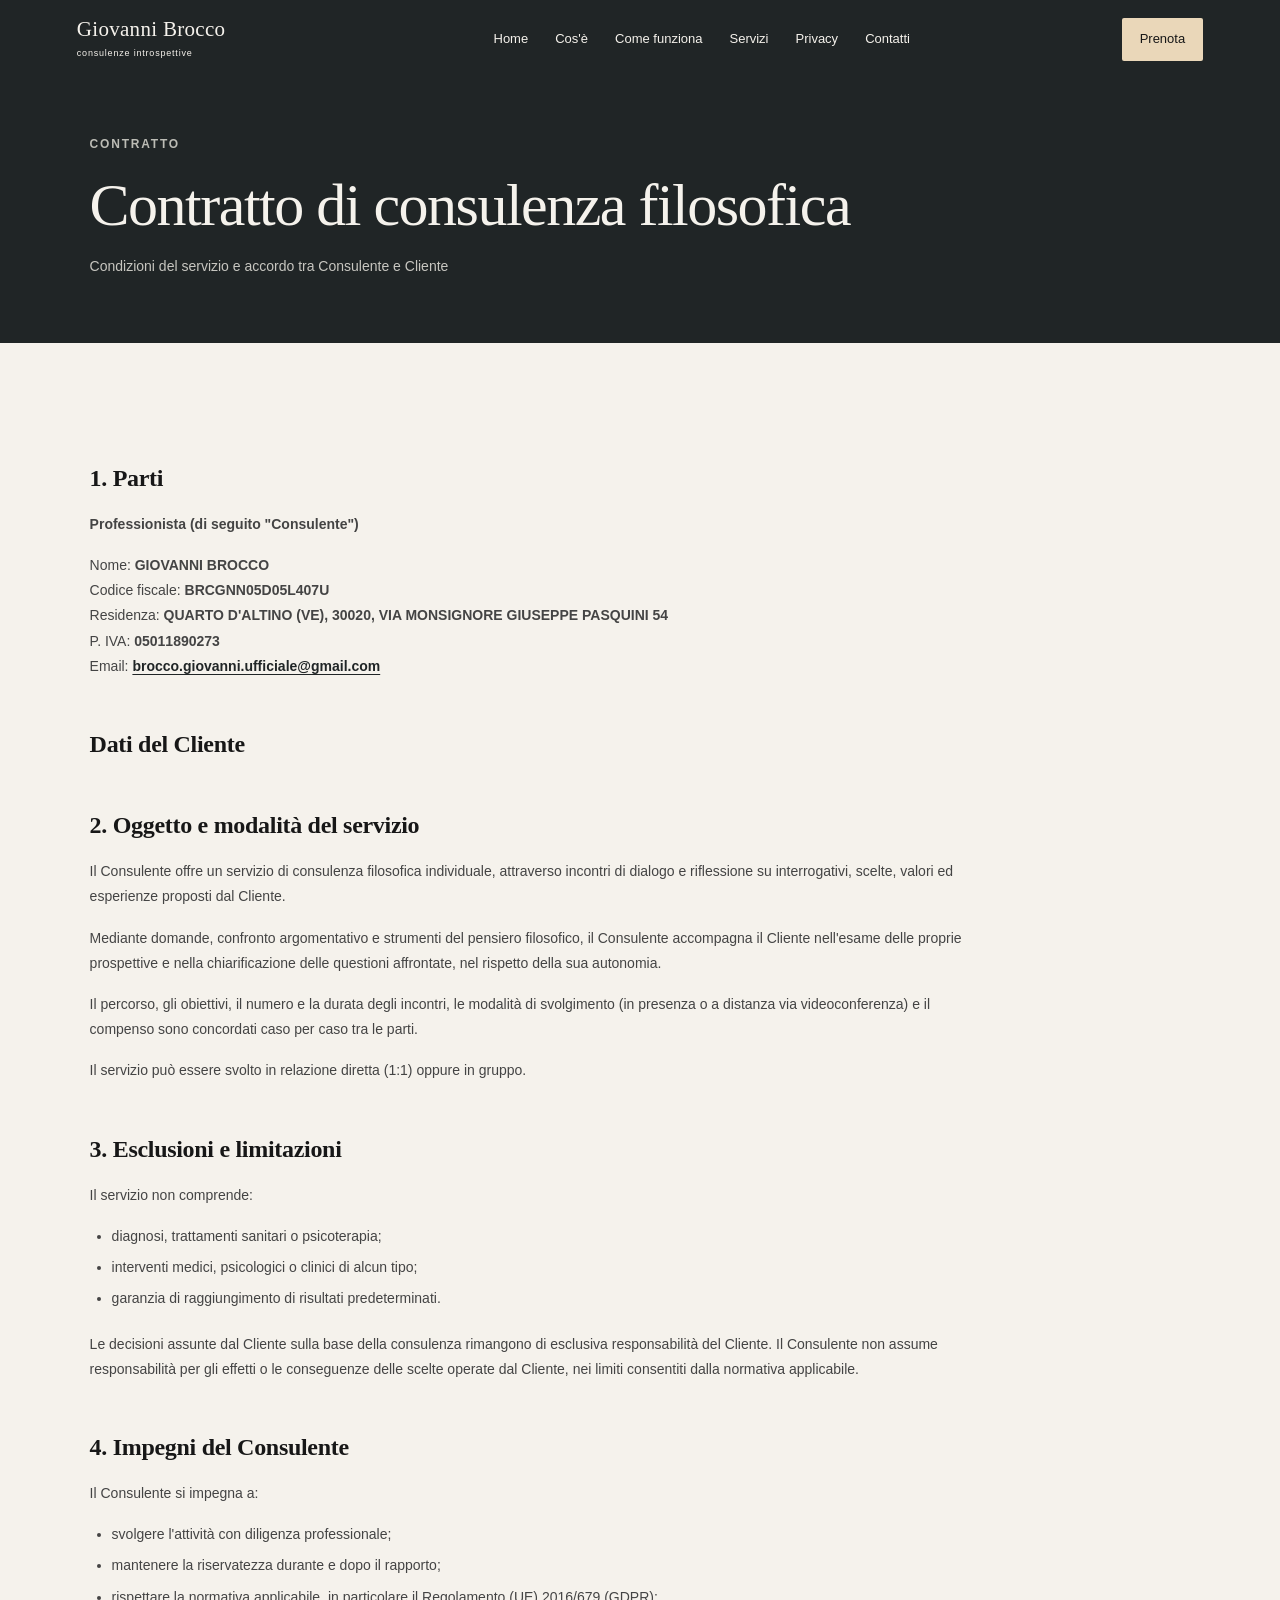
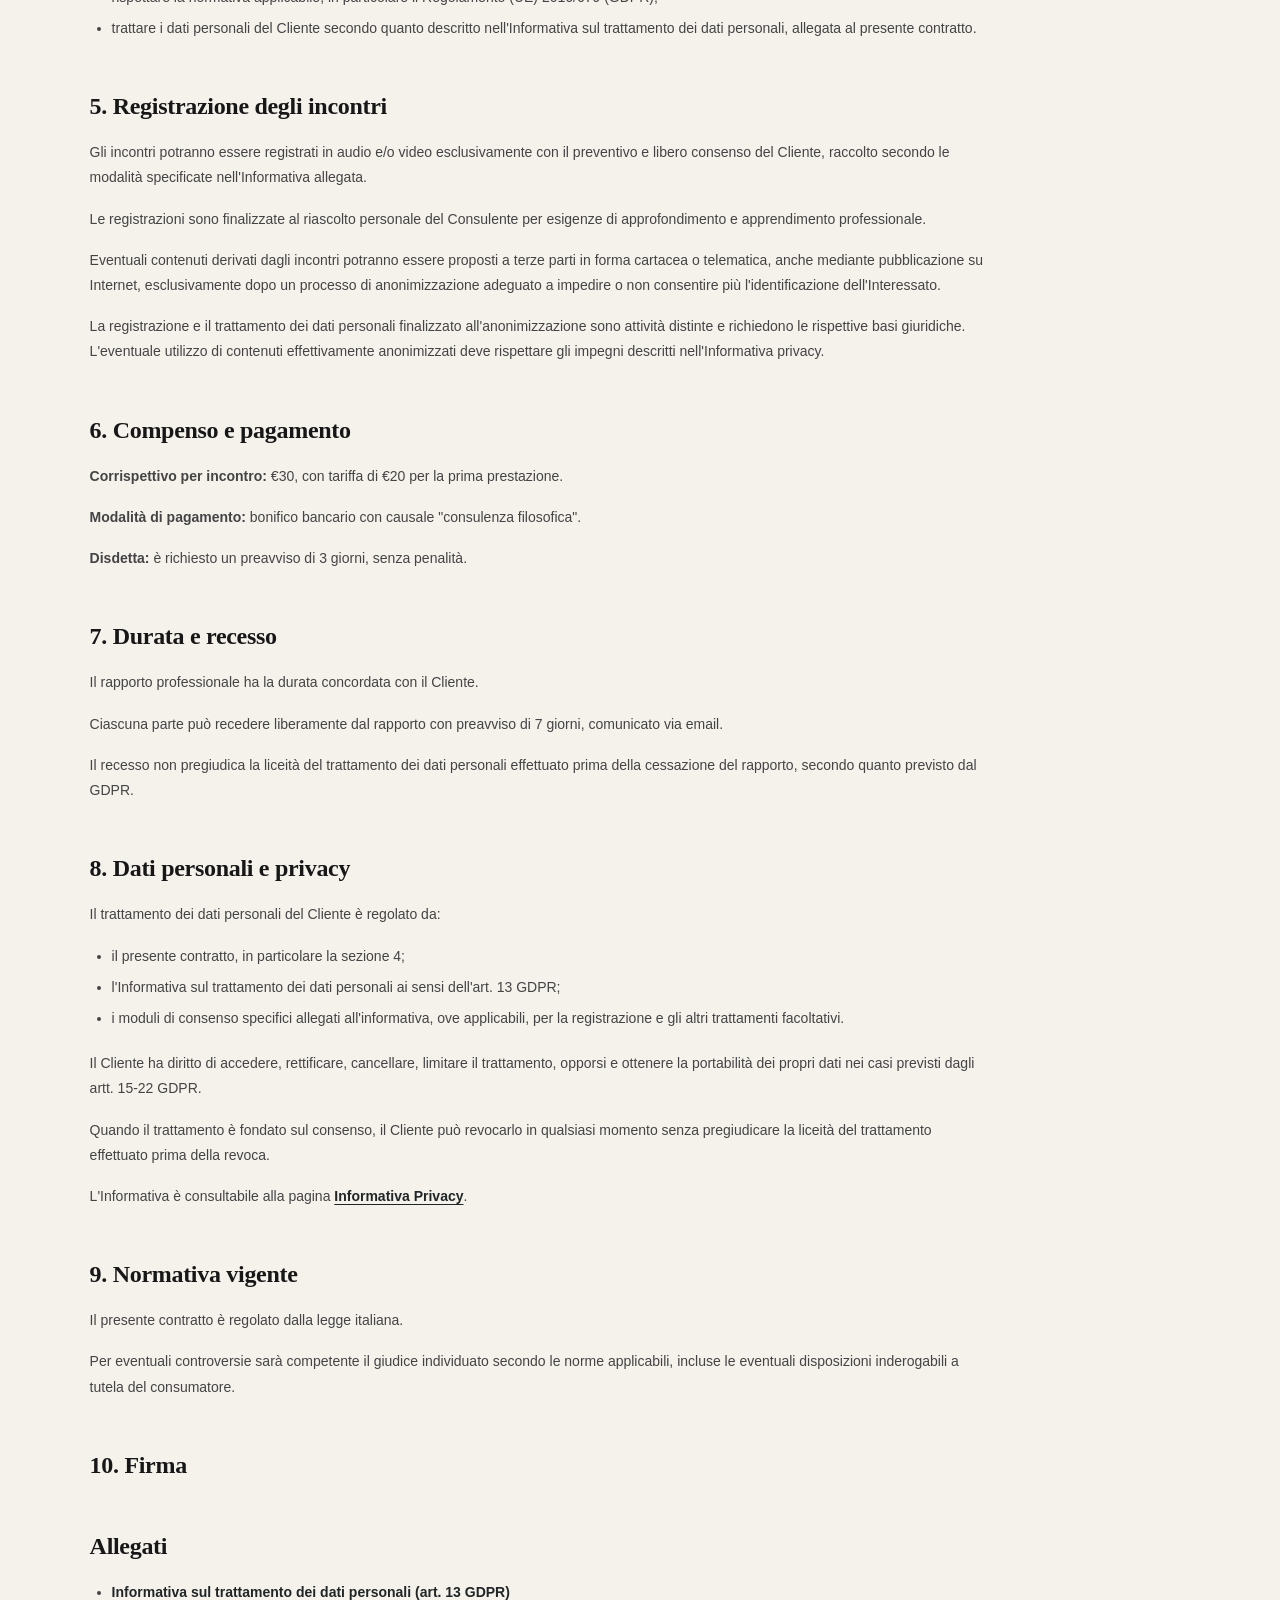
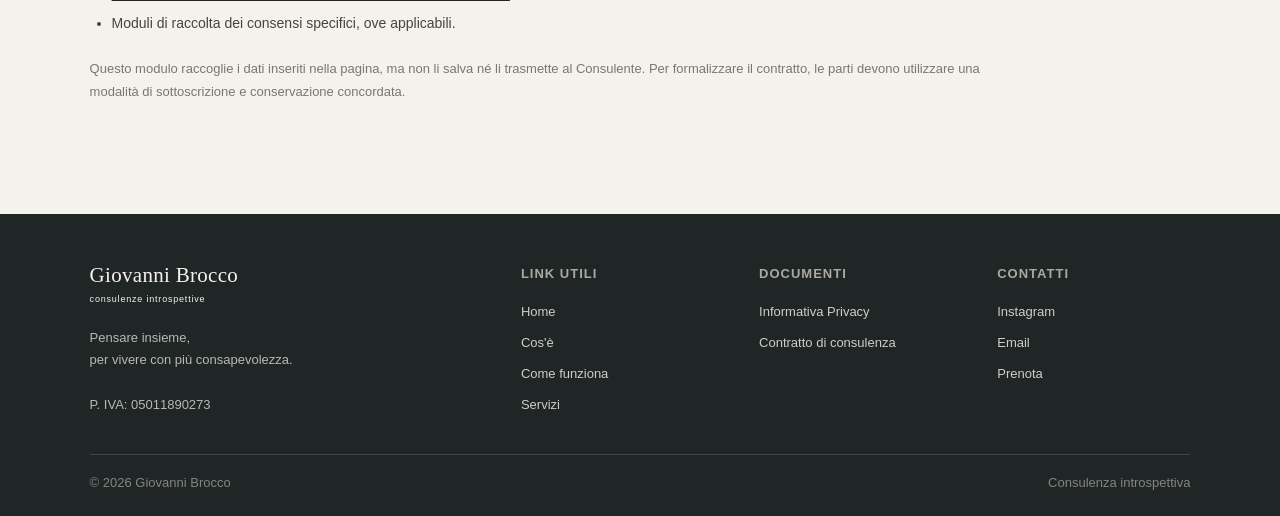
==== commit 5d17d427: "Remove commented client data and signature sections Removed commented-out sections for client data a" ====
--- a/consenso.html
+++ b/consenso.html
@@ -56,7 +56,7 @@
             </p>
 
             <h2>Dati del Cliente</h2>
-
+<!--
             <div class="document-form-section">
                 <label for="fullname">Nome e cognome</label>
                 <input type="text" id="fullname" name="fullname" required>
@@ -73,7 +73,7 @@
                 <label for="email">Email</label>
                 <input type="text" id="email" name="email" required>
             </div>
-
+-->
             <h2>2. Oggetto e modalità del servizio</h2>
 
             <p>
@@ -234,7 +234,7 @@
             </p>
 
             <h2>10. Firma</h2>
-
+<!--
             <p>
                 Il Consulente e il Cliente, sottoscrivendo il presente
                 contratto, confermano di aver letto e accettato le
@@ -262,7 +262,7 @@
                 <label for="client-signature">Nome e cognome del Cliente come firma</label>
                 <input type="text" id="client-signature" name="client-signature" required>
             </div>
-
+-->
             <h2>Allegati</h2>
 
             <ul>
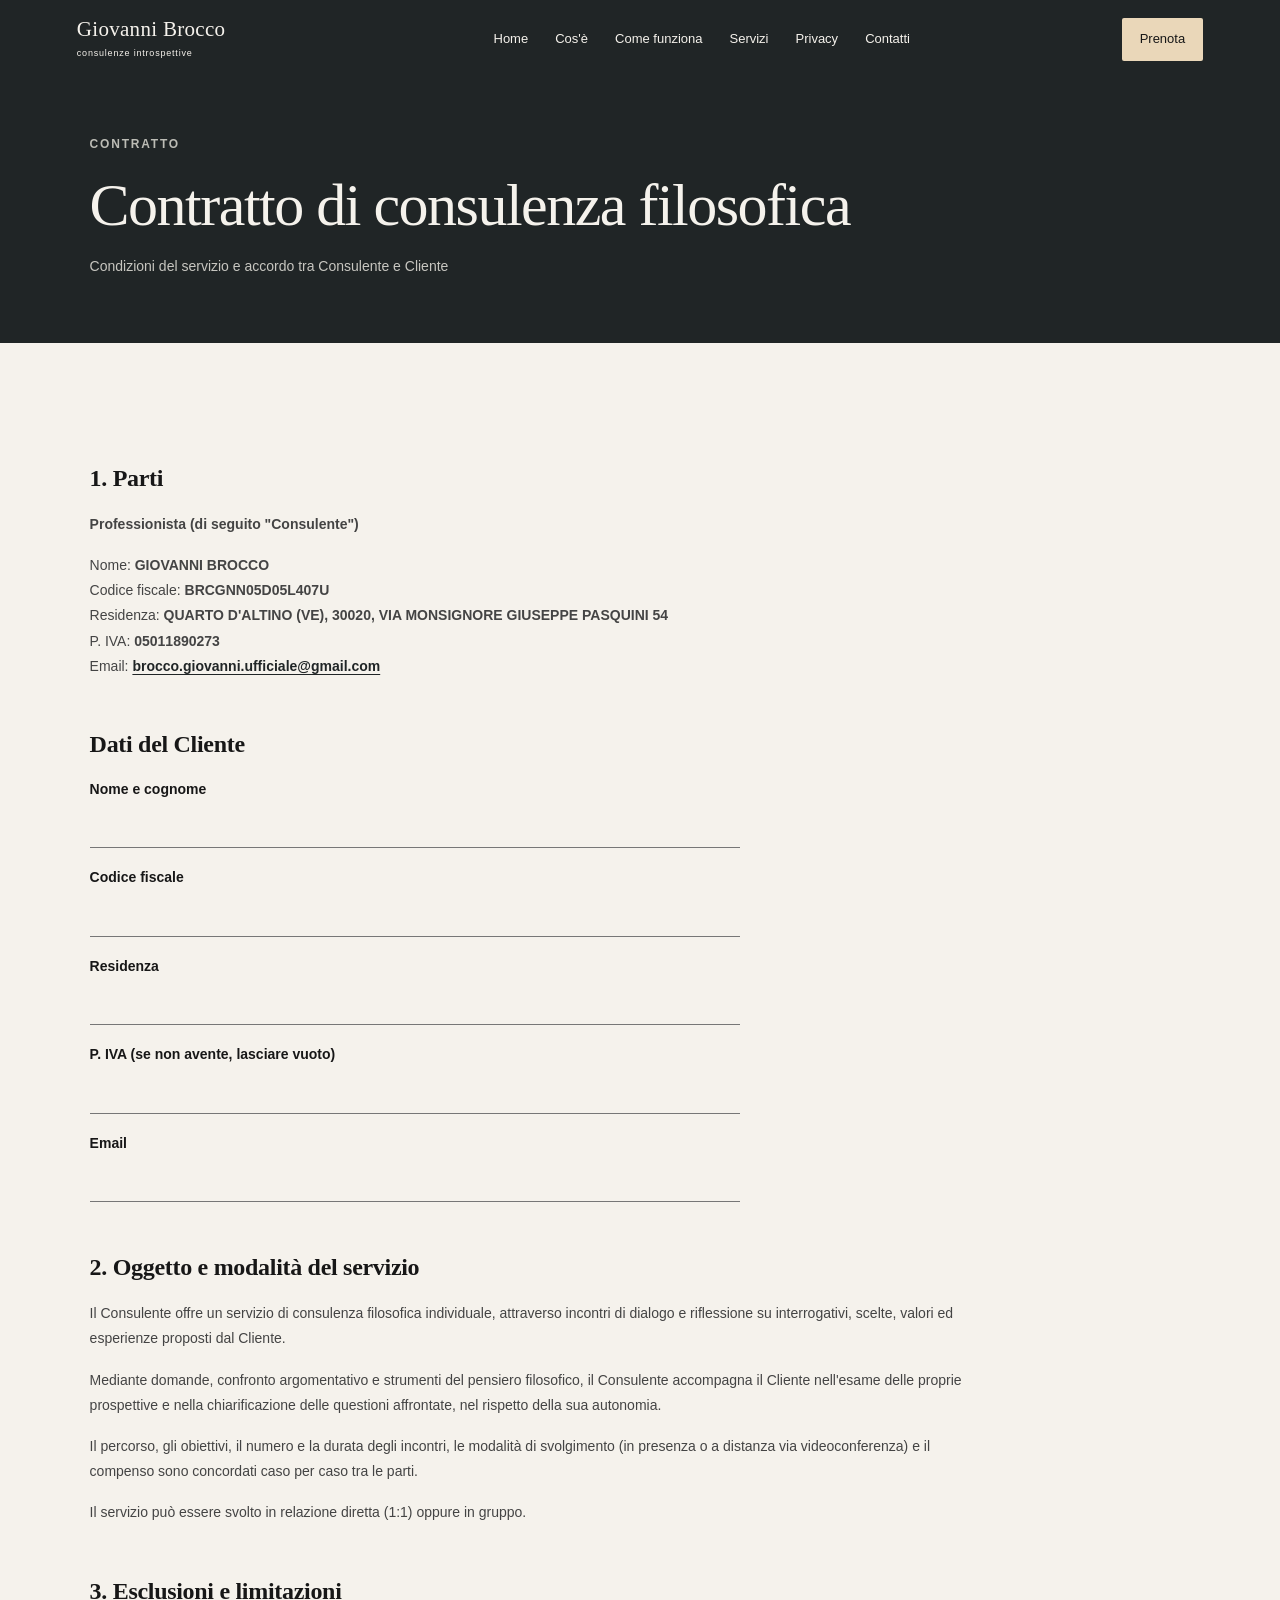
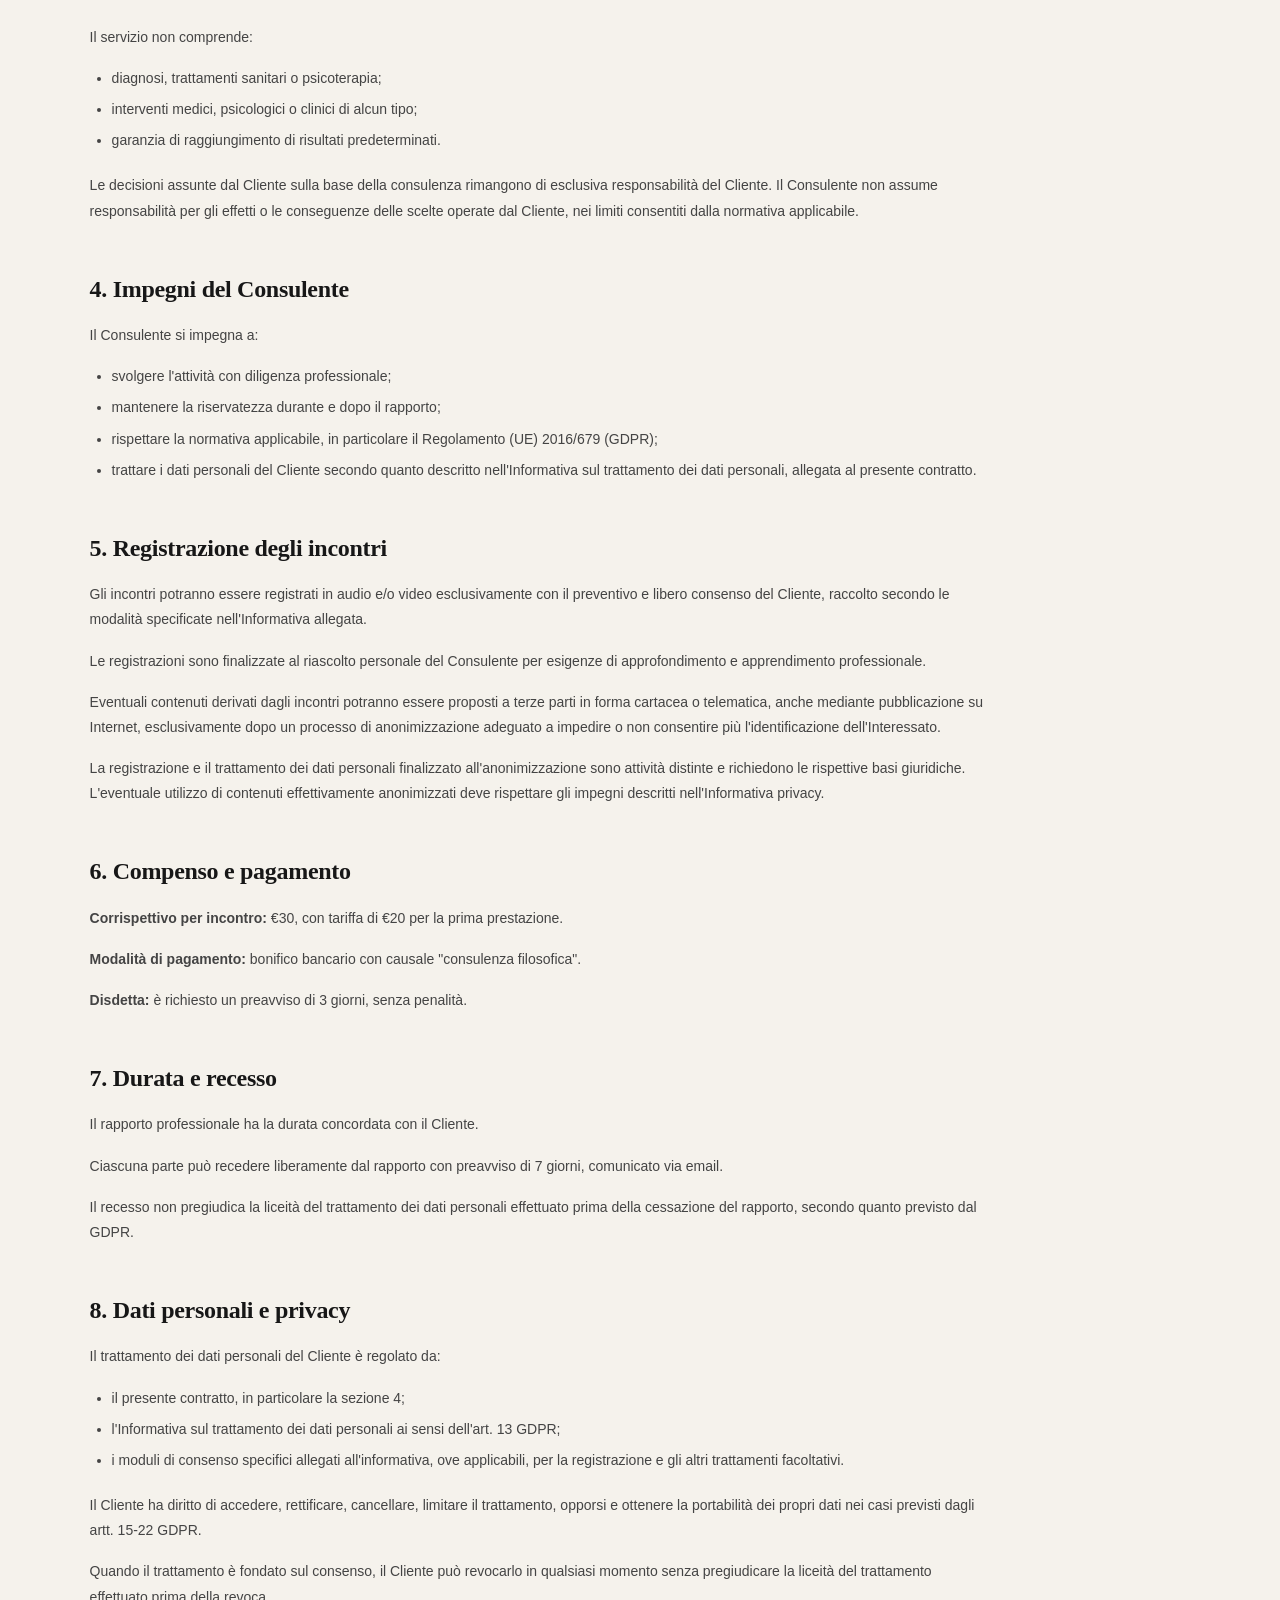
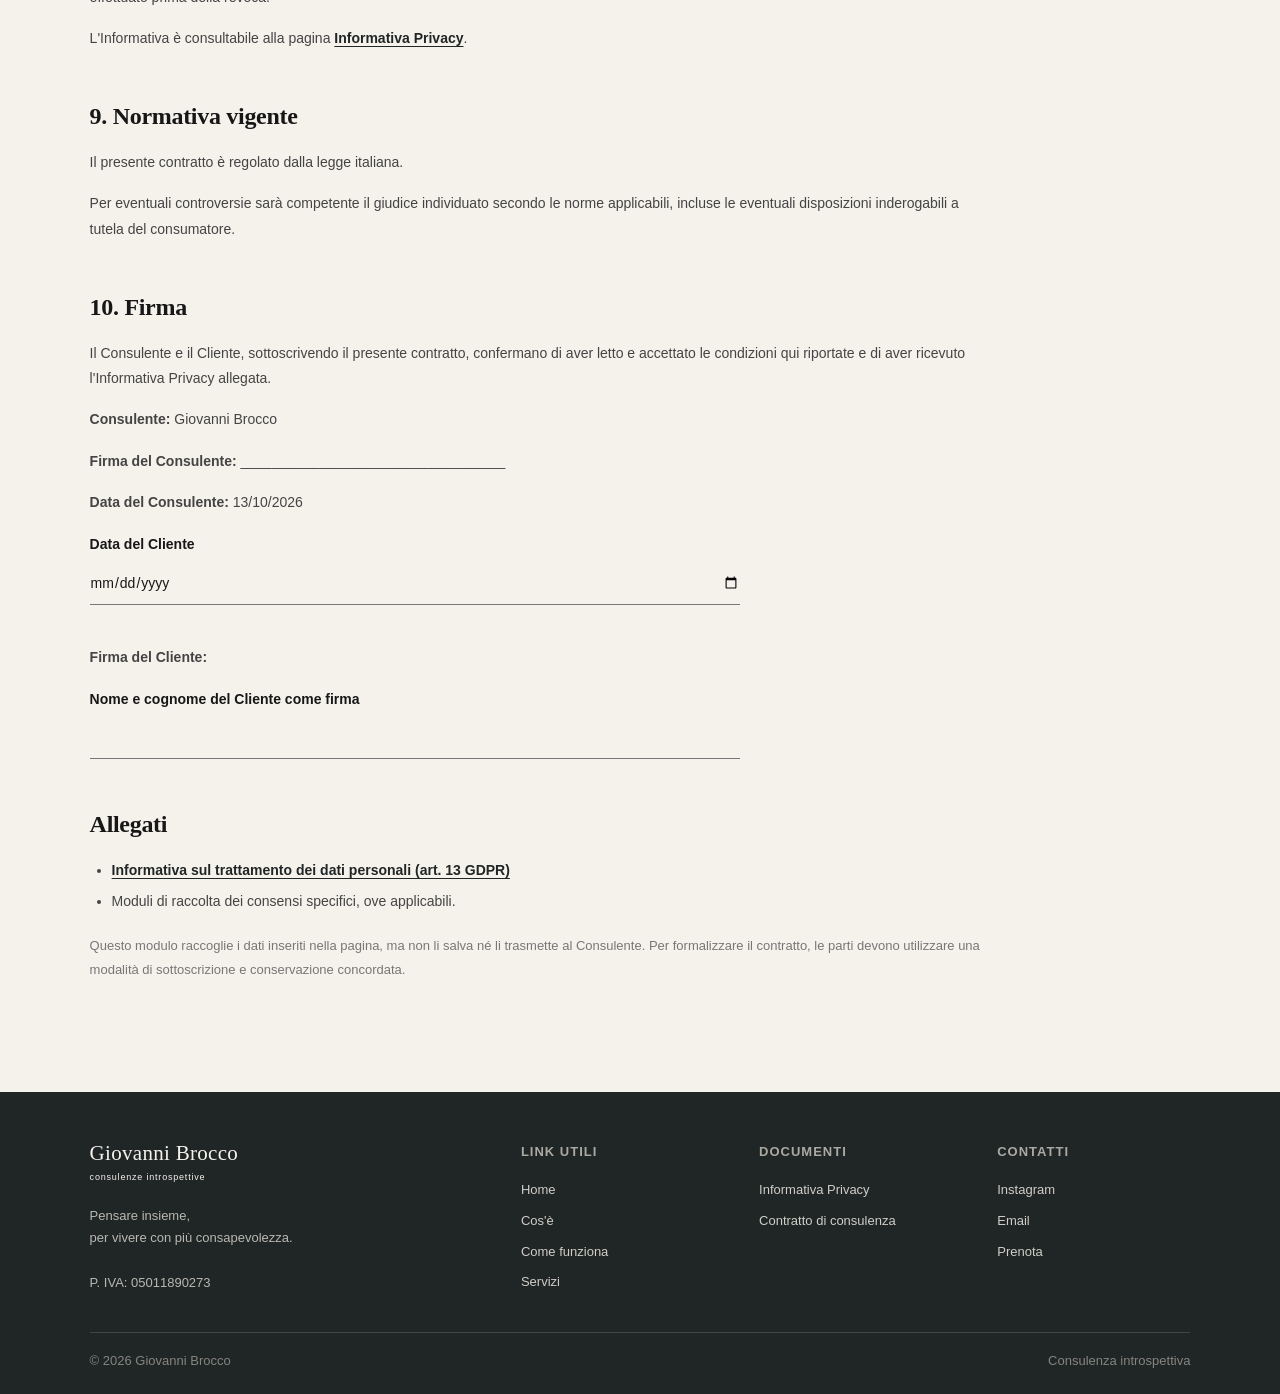
==== commit 50a3ce96: "Update consenso.html to include service details Removed commented sections and added new headings fo" ====
--- a/consenso.html
+++ b/consenso.html
@@ -56,7 +56,7 @@
             </p>
 
             <h2>Dati del Cliente</h2>
-<!--
+
             <div class="document-form-section">
                 <label for="fullname">Nome e cognome</label>
                 <input type="text" id="fullname" name="fullname" required>
@@ -73,7 +73,7 @@
                 <label for="email">Email</label>
                 <input type="text" id="email" name="email" required>
             </div>
--->
+
             <h2>2. Oggetto e modalità del servizio</h2>
 
             <p>
@@ -234,7 +234,7 @@
             </p>
 
             <h2>10. Firma</h2>
-<!--
+
             <p>
                 Il Consulente e il Cliente, sottoscrivendo il presente
                 contratto, confermano di aver letto e accettato le
@@ -262,7 +262,7 @@
                 <label for="client-signature">Nome e cognome del Cliente come firma</label>
                 <input type="text" id="client-signature" name="client-signature" required>
             </div>
--->
+
             <h2>Allegati</h2>
 
             <ul>
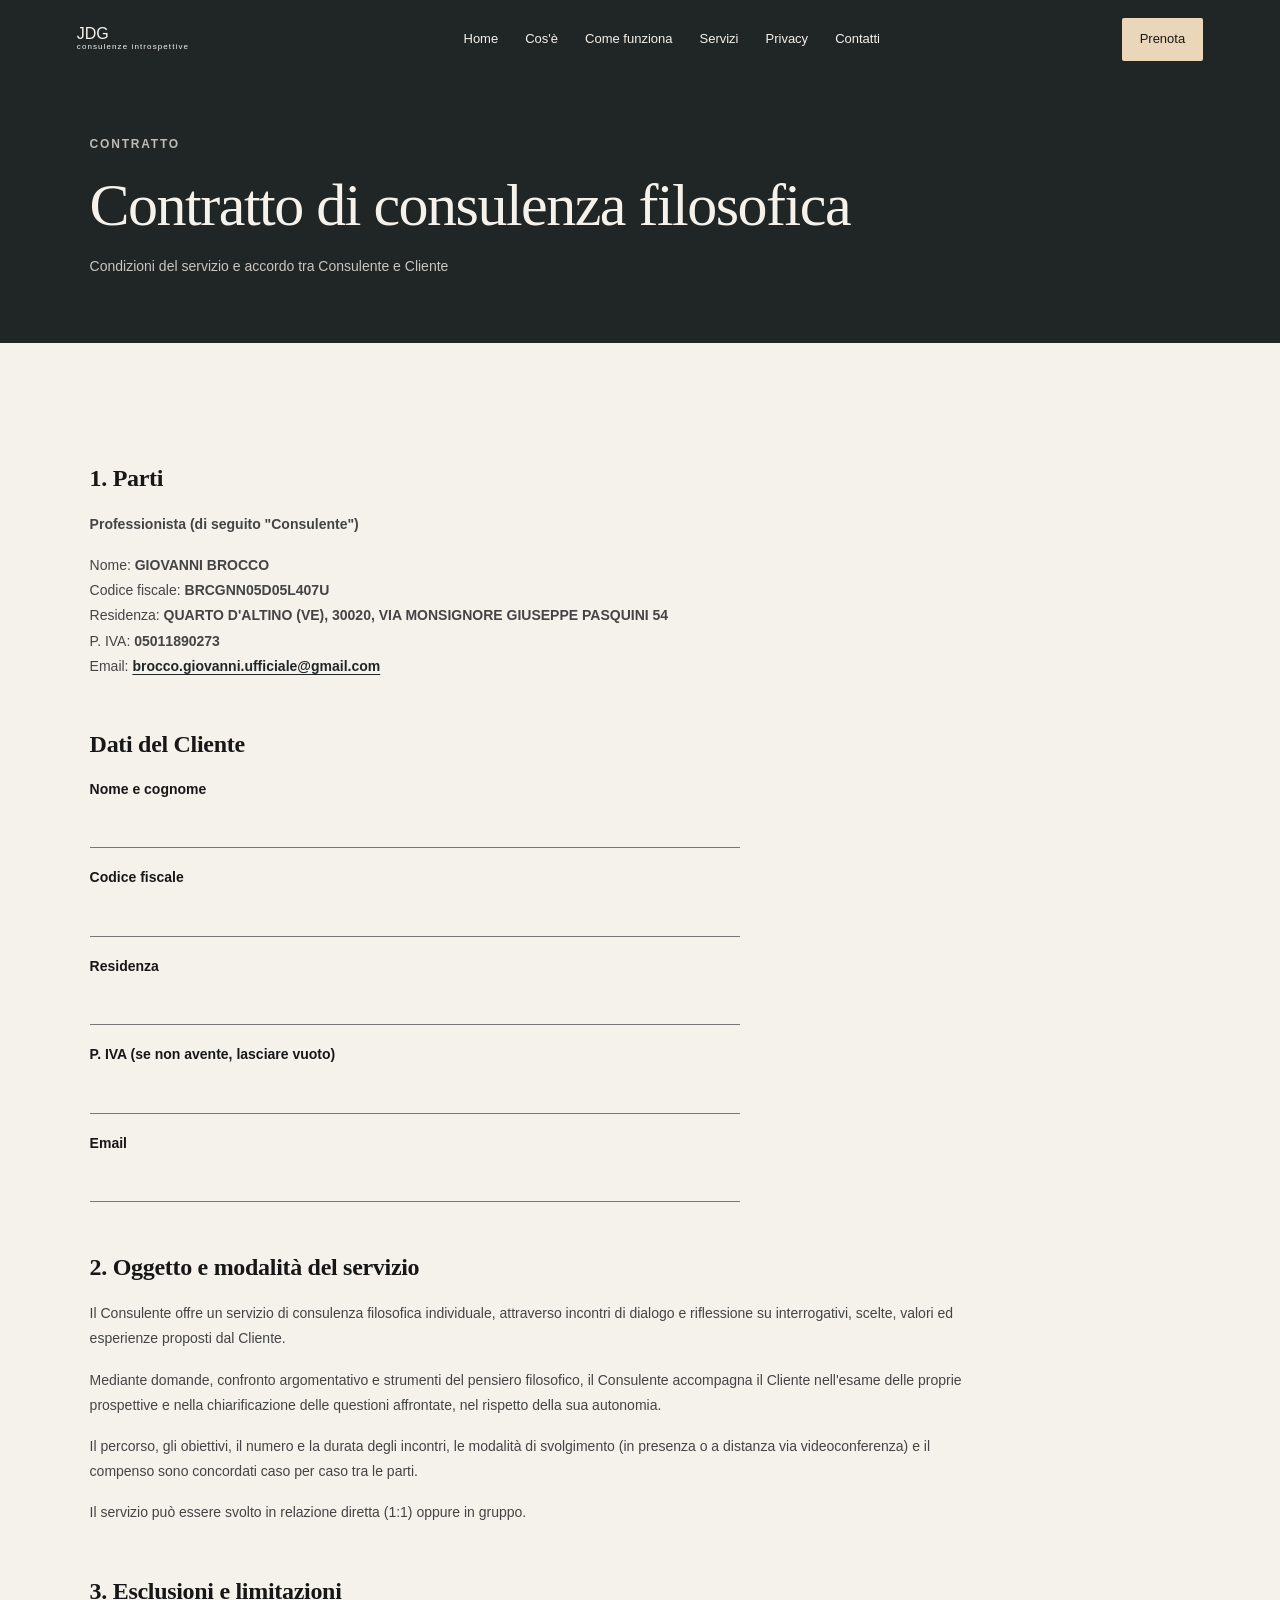
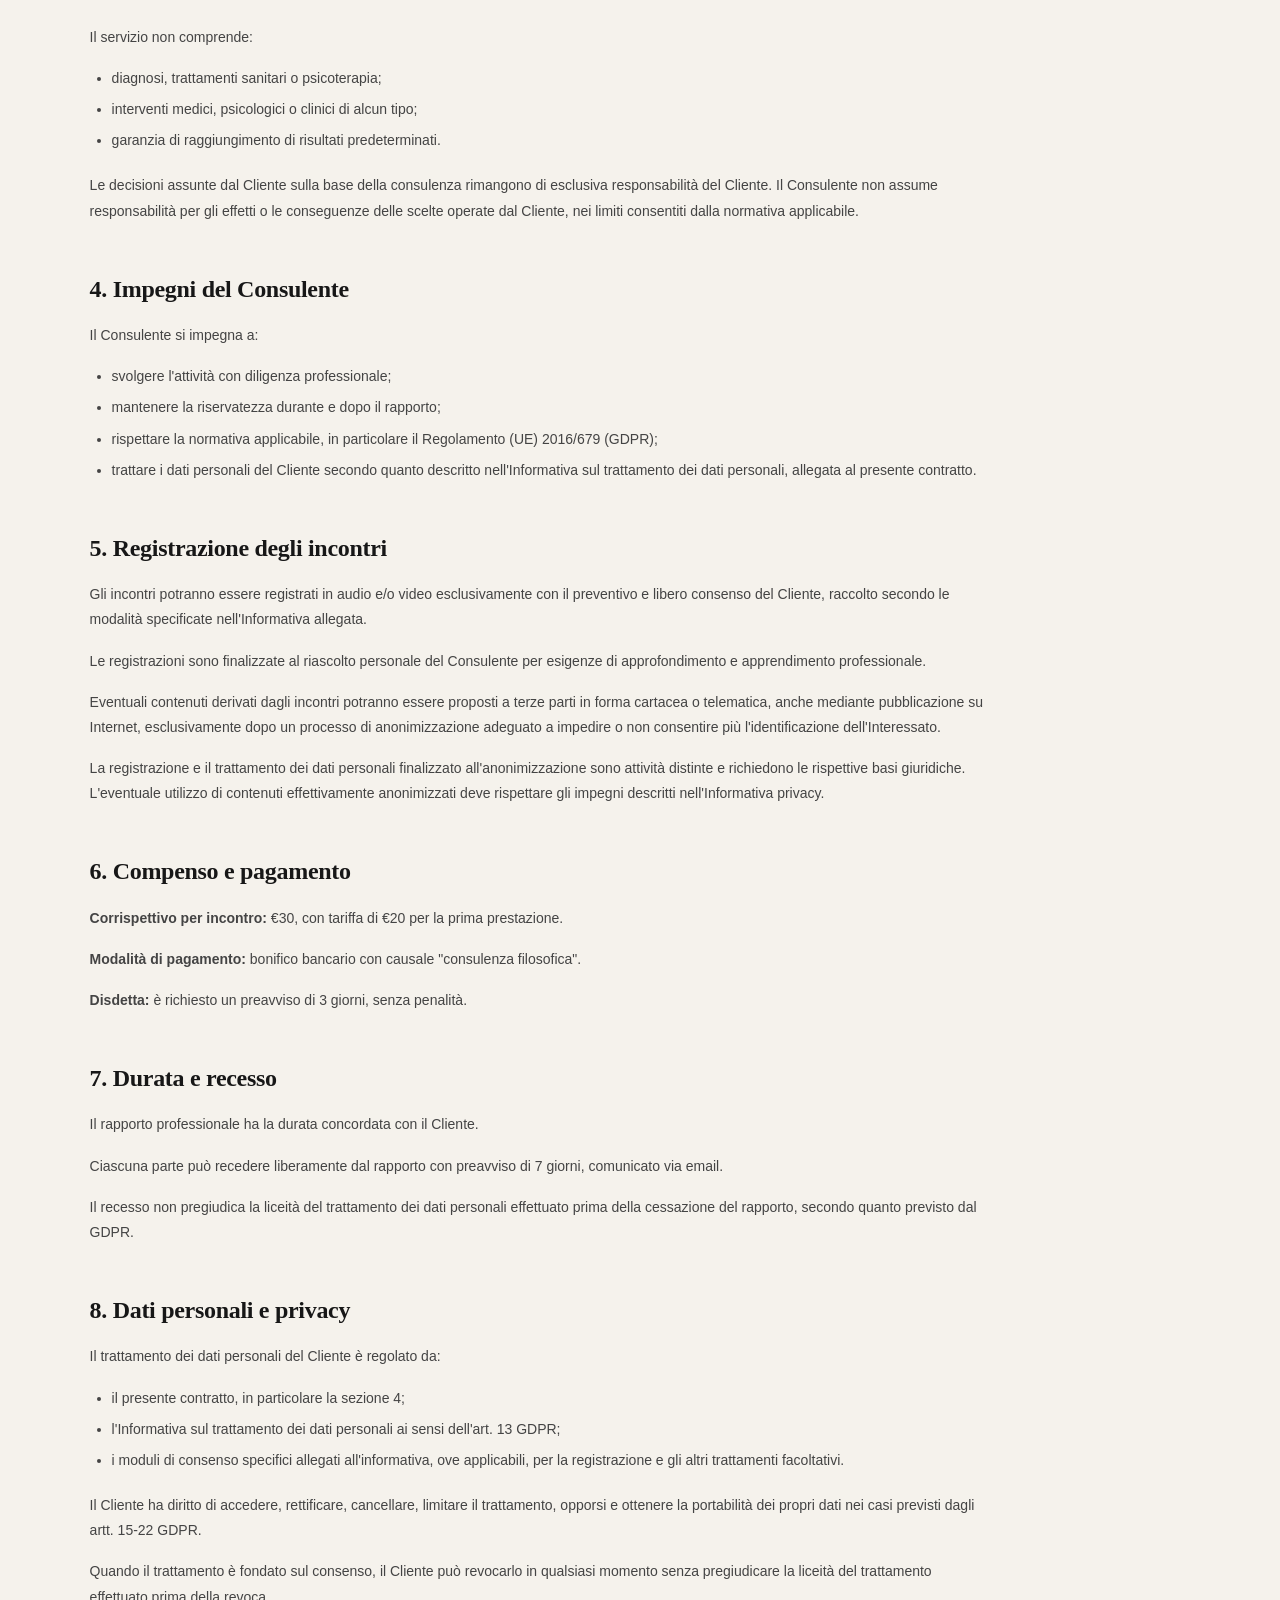
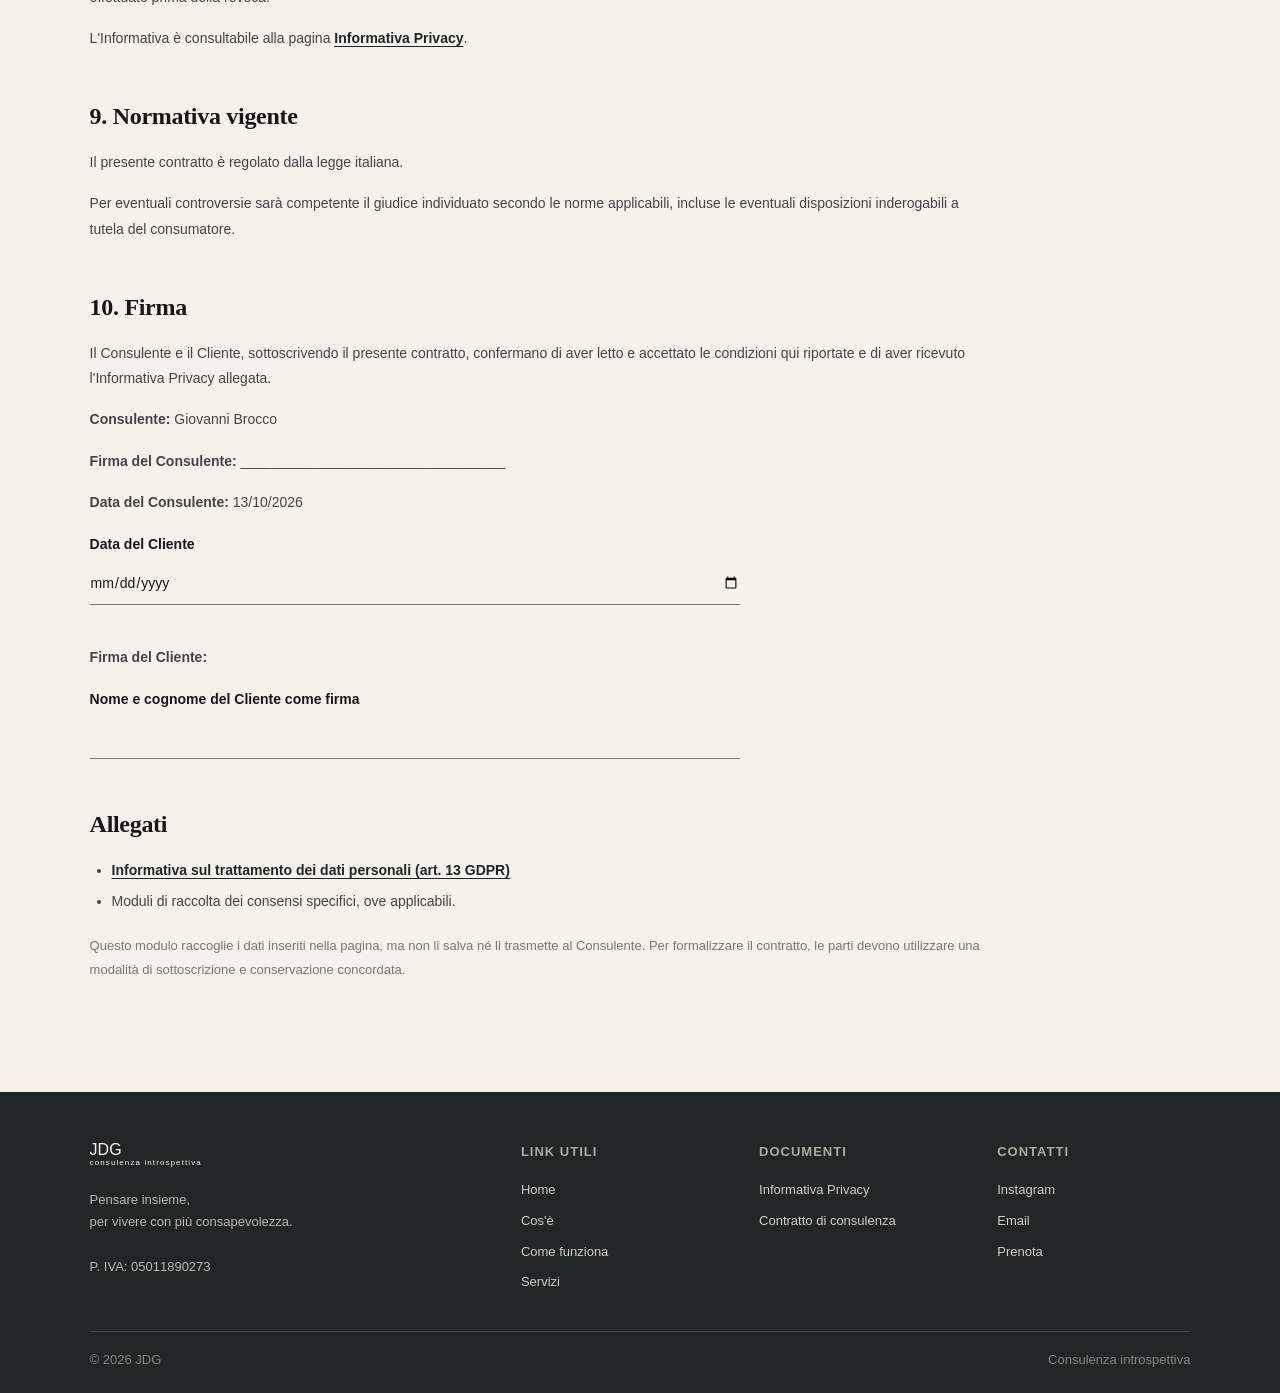
==== commit b6be415b: "Update branding from 'Giovanni Brocco' to 'JDG'" ====
--- a/consenso.html
+++ b/consenso.html
@@ -11,7 +11,7 @@
 <header>
     <nav>
         <a href="index.html" class="logo">
-            <span>Giovanni Brocco</span>
+            <span>JDG</span>
             <small>consulenze introspettive</small>
         </a>
 
@@ -293,8 +293,8 @@
 
         <div class="footer-brand">
             <a href="index.html" class="logo">
-                <span>Giovanni Brocco</span>
-                <small>consulenze introspettive</small>
+                <span>JDG</span>
+                <small>consulenza introspettiva</small>
             </a>
 
             <p>Pensare insieme,<br>per vivere con più consapevolezza.</p>
@@ -328,7 +328,7 @@
     </div>
 
     <div class="footer-bottom">
-        <p>© 2026 Giovanni Brocco</p>
+        <p>© 2026 JDG</p>
         <p>Consulenza introspettiva</p>
     </div>
 </footer>
--- a/style.css
+++ b/style.css
@@ -1,3 +1,4 @@
+
 /* =========================================
    RESET
 ========================================= */
@@ -54,25 +55,36 @@
     gap: 30px;
 }
 
+/* JDG LOGO */
 .logo {
     display: flex;
     flex-direction: column;
+    align-items: flex-start;
+    justify-content: center;
     color: #f5f2ec;
-    min-width: 205px;
-}
-
-.logo span {
+    width: 145px;
+    min-width: 145px;
+    flex-shrink: 0;
+    line-height: 1;
+}
+
+.logo-initials {
+    display: block;
     font-family: Georgia, serif;
-    font-size: 21px;
-    font-weight: 500;
-    letter-spacing: 0.3px;
-    line-height: 1.1;
+    font-size: 30px;
+    font-weight: 400;
+    letter-spacing: 2px;
+    line-height: 1;
 }
 
 .logo small {
-    font-size: 9px;
-    letter-spacing: 0.8px;
-    margin-top: 5px;
+    display: block;
+    font-family: Arial, sans-serif;
+    font-size: 8px;
+    font-weight: 400;
+    letter-spacing: 1.1px;
+    line-height: 1.3;
+    white-space: nowrap;
 }
 
 .nav-links {
@@ -112,6 +124,7 @@
    HERO: TWO COLUMNS, TWO ROWS
 ========================================= */
 .hero {
+    position: relative;
     padding-top: 78px;
     display: grid;
     grid-template-columns: minmax(0, 1fr) minmax(0, 1fr);
@@ -123,6 +136,10 @@
    TOP LEFT: SPAZIO, ASCOLTO, PENSIERO
 ========================================= */
 .hero-content {
+    grid-column: 1;
+    grid-row: 1;
+    position: relative;
+    z-index: 2;
     min-width: 0;
     min-height: 0;
     display: flex;
@@ -170,29 +187,31 @@
 }
 
 /* =========================================
-   TOP RIGHT: PHOTO
+   RIGHT SIDE: FULL-HEIGHT PHOTO
 ========================================= */
 .intro-photo {
+    grid-column: 2;
+    grid-row: 1 / 3;
+    position: relative;
+    z-index: 0;
     min-width: 0;
     min-height: 0;
     height: 100%;
-    background-color: #cbc6bc;
+    background-color: #292b29;
     background-image: url("images/IMG_1203.jpeg");
     background-size: cover;
     background-position: center 35%;
     background-repeat: no-repeat;
 }
 
-.photo-placeholder {
-    font-size: 12px;
-    letter-spacing: 2px;
-    color: #77736d;
-}
-
 /* =========================================
    BOTTOM LEFT: UN DIALOGO
 ========================================= */
 .about-text {
+    grid-column: 1;
+    grid-row: 2;
+    position: relative;
+    z-index: 2;
     min-width: 0;
     min-height: 0;
     background: #202526;
@@ -232,41 +251,49 @@
 }
 
 /* =========================================
-   BOTTOM RIGHT: CHI SONO
+   CHI SONO: TEXT OVER THE PHOTO
 ========================================= */
 .intro-content {
+    grid-column: 2;
+    grid-row: 1 / 3;
+    position: relative;
+    z-index: 1;
     min-width: 0;
     min-height: 0;
-    background: #e6e1d7;
-    padding: 38px 7%;
+    padding: 65px 8%;
     display: flex;
     flex-direction: column;
-    justify-content: center;
+    justify-content: flex-end;
+    color: #f5f2ec;
+    background: linear-gradient(
+        180deg,
+        rgba(18, 22, 22, 0.18) 0%,
+        rgba(18, 22, 22, 0.25) 42%,
+        rgba(18, 22, 22, 0.42) 100%
+    );
 }
 
 .intro-content .eyebrow {
-    margin-bottom: 12px;
-}
-
-/* Match the heading size of "Un dialogo" */
-.intro-content .eyebrow {
+    color: #f5f2ec;
     font-size: 12px;
     letter-spacing: 1.8px;
+    margin-bottom: 18px;
 }
 
 .intro-content > p:not(.eyebrow):not(.intro-name) {
     max-width: 520px;
     font-size: 14px;
-    line-height: 1.6;
-    color: #555;
-    margin-bottom: 10px;
+    line-height: 1.7;
+    color: #f1eee8;
+    margin-bottom: 15px;
+    text-shadow: 0 1px 4px rgba(0, 0, 0, 0.2);
 }
 
 .intro-name {
     margin-top: 7px;
-    font-family: Arial, serif;
-    font-size: 17px;
-    font-weight: 700;
+    font-family: Georgia, serif;
+    font-size: 18px;
+    color: #f5f2ec;
 }
 
 /* =========================================
@@ -844,7 +871,6 @@
    TABLET
 ========================================= */
 @media (max-width: 900px) {
-
     .nav-links {
         display: none;
     }
@@ -892,8 +918,12 @@
     }
 
     .intro-content {
-        min-height: 330px;
-        padding: 32px 7%;
+        padding: 45px 7%;
+    }
+
+    .intro-content > p:not(.eyebrow):not(.intro-name) {
+        font-size: 13px;
+        line-height: 1.65;
     }
 
     /* FOOTER */
@@ -912,7 +942,6 @@
    MOBILE
 ========================================= */
 @media (max-width: 600px) {
-
     /* HEADER */
     header {
         padding: 16px 5%;
@@ -924,15 +953,16 @@
 
     .logo {
         min-width: 0;
-    }
-
-    .logo span {
-        font-size: 18px;
-        letter-spacing: 0;
+        width: 145px;
+    }
+
+    .logo-initials {
+        font-size: 27px;
     }
 
     .logo small {
-        font-size: 8px;
+        font-size: 7px;
+        letter-spacing: 0.8px;
     }
 
     .nav-button {
@@ -943,14 +973,16 @@
         padding: 9px 12px;
     }
 
-    /* HERO: STACK THE FOUR AREAS */
+    /* HERO: STACK THE CONTENT */
     .hero {
         padding-top: 78px;
         grid-template-columns: minmax(0, 1fr);
-        grid-template-rows: auto 560px auto auto;
+        grid-template-rows: auto auto auto;
     }
 
     .hero-content {
+        grid-column: 1;
+        grid-row: 1;
         min-height: 570px;
         padding: 115px 5% 60px;
     }
@@ -966,44 +998,66 @@
         gap: 15px;
     }
 
-    /* PHOTO */
+    /*
+       On mobile, the photo and Chi sono text
+       become one single image section.
+    */
     .intro-photo {
-        min-height: 0;
-        height: 560px;
+        display: none;
+    }
+
+    .intro-content {
+        grid-column: 1;
+        grid-row: 2;
+        order: 0;
+        min-height: 850px;
+        padding: 45px 6% 30px;
+        justify-content: flex-end;
+        background-color: #292b29;
+        background-image:
+            linear-gradient(
+                180deg,
+                rgba(18, 22, 22, 0.08) 0%,
+                rgba(18, 22, 22, 0.22) 30%,
+                rgba(18, 22, 22, 0.88) 100%
+            ),
+            url("images/IMG_1203.jpeg");
         background-size: cover;
-        background-position: center 35%;
+        background-position: center 20%;
         background-repeat: no-repeat;
-    }
-
-    /* CHI SONO: FIRST AFTER THE PHOTO */
-    .intro-content {
-        order: 3;
-        min-height: 0;
-        padding: 32px 6%;
+        color: #f5f2ec;
+    }
+
+    .intro-content .eyebrow {
+        margin-bottom: 14px;
     }
 
     .intro-content > p:not(.eyebrow):not(.intro-name) {
         font-size: 14px;
-        line-height: 1.6;
-    }
-
-    /* UN DIALOGO: AFTER CHI SONO */
+        line-height: 1.65;
+        color: #f1eee8;
+    }
+
+    .intro-name {
+        font-size: 18px;
+    }
+
+    /* UN DIALOGO: AFTER THE PHOTO */
     .about-text {
-        order: 4;
+        grid-column: 1;
+        grid-row: 3;
+        order: 0;
         min-height: 0;
         padding: 32px 5%;
     }
 
     .about-text h2 {
         font-size: 47px;
+        margin-bottom: 14px;
     }
 
     .about-text .eyebrow {
         margin-bottom: 10px;
-    }
-
-    .about-text h2 {
-        margin-bottom: 14px;
     }
 
     .about-description {
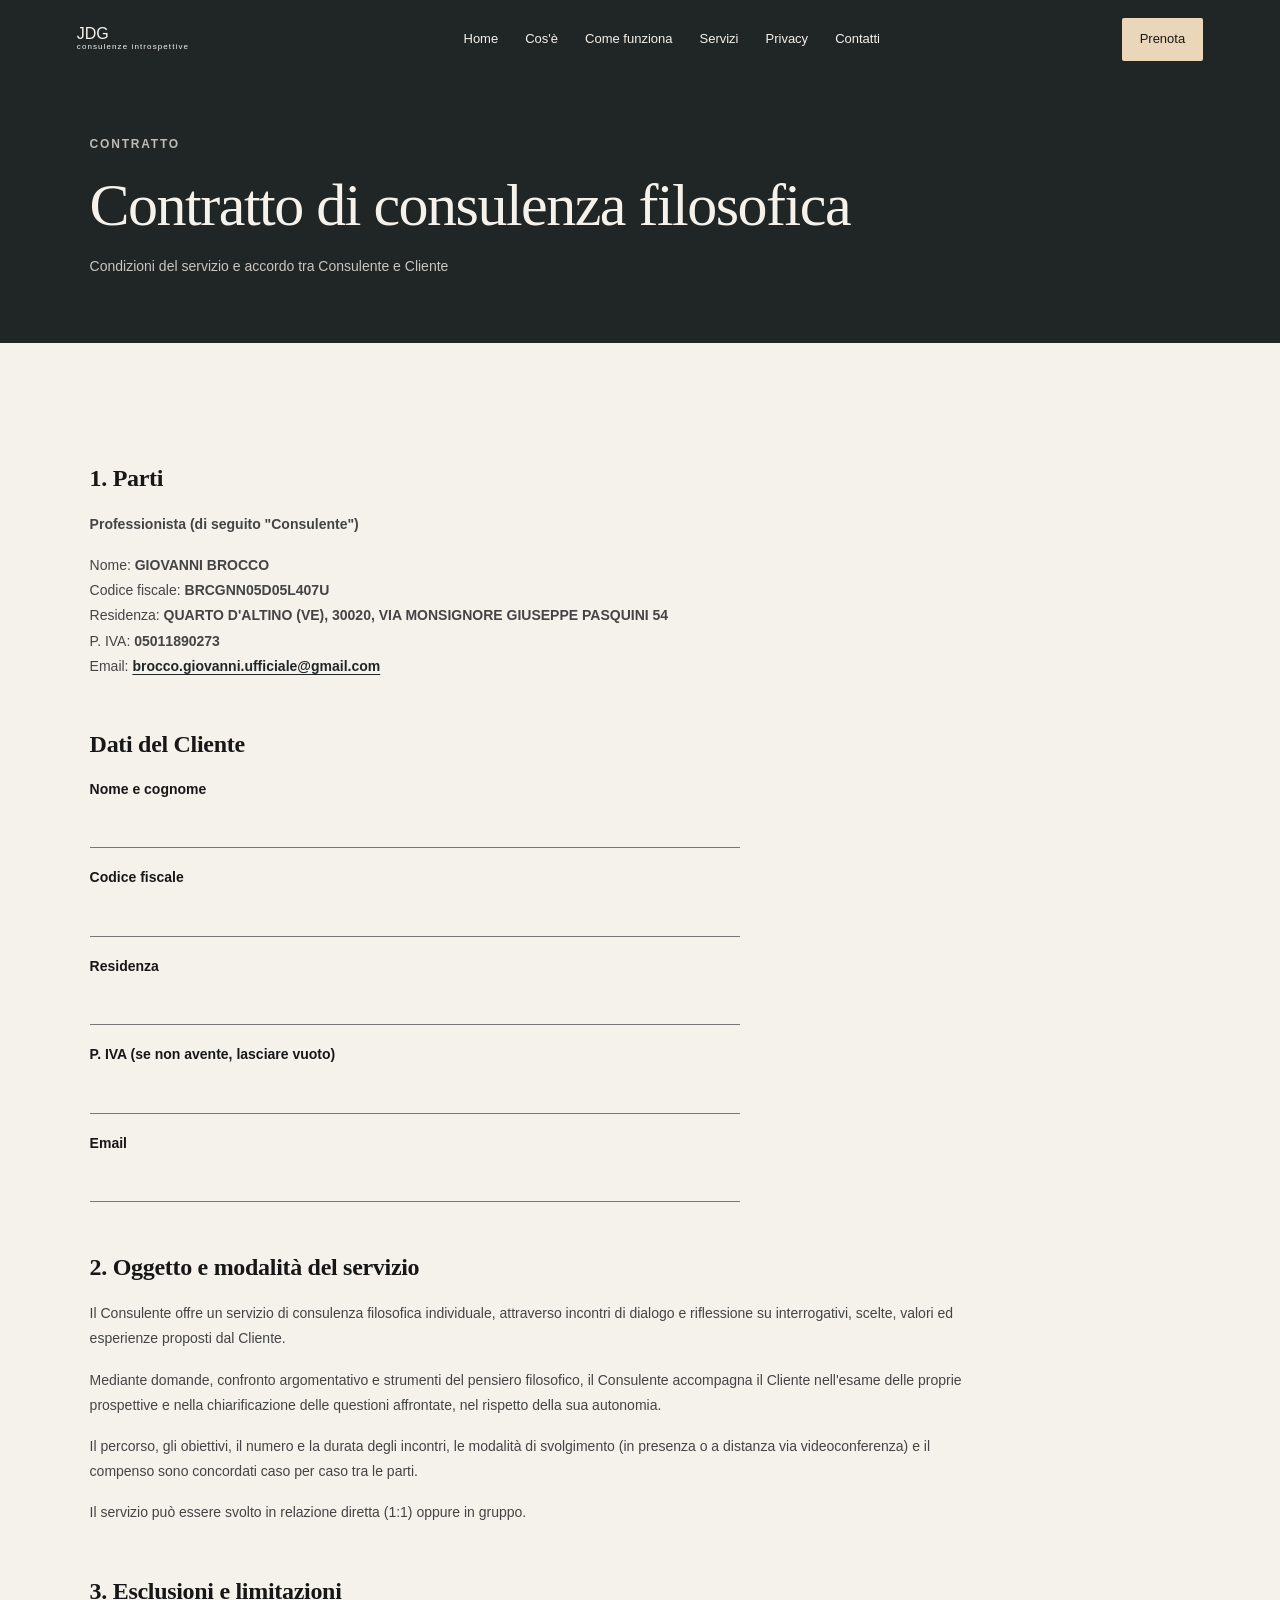
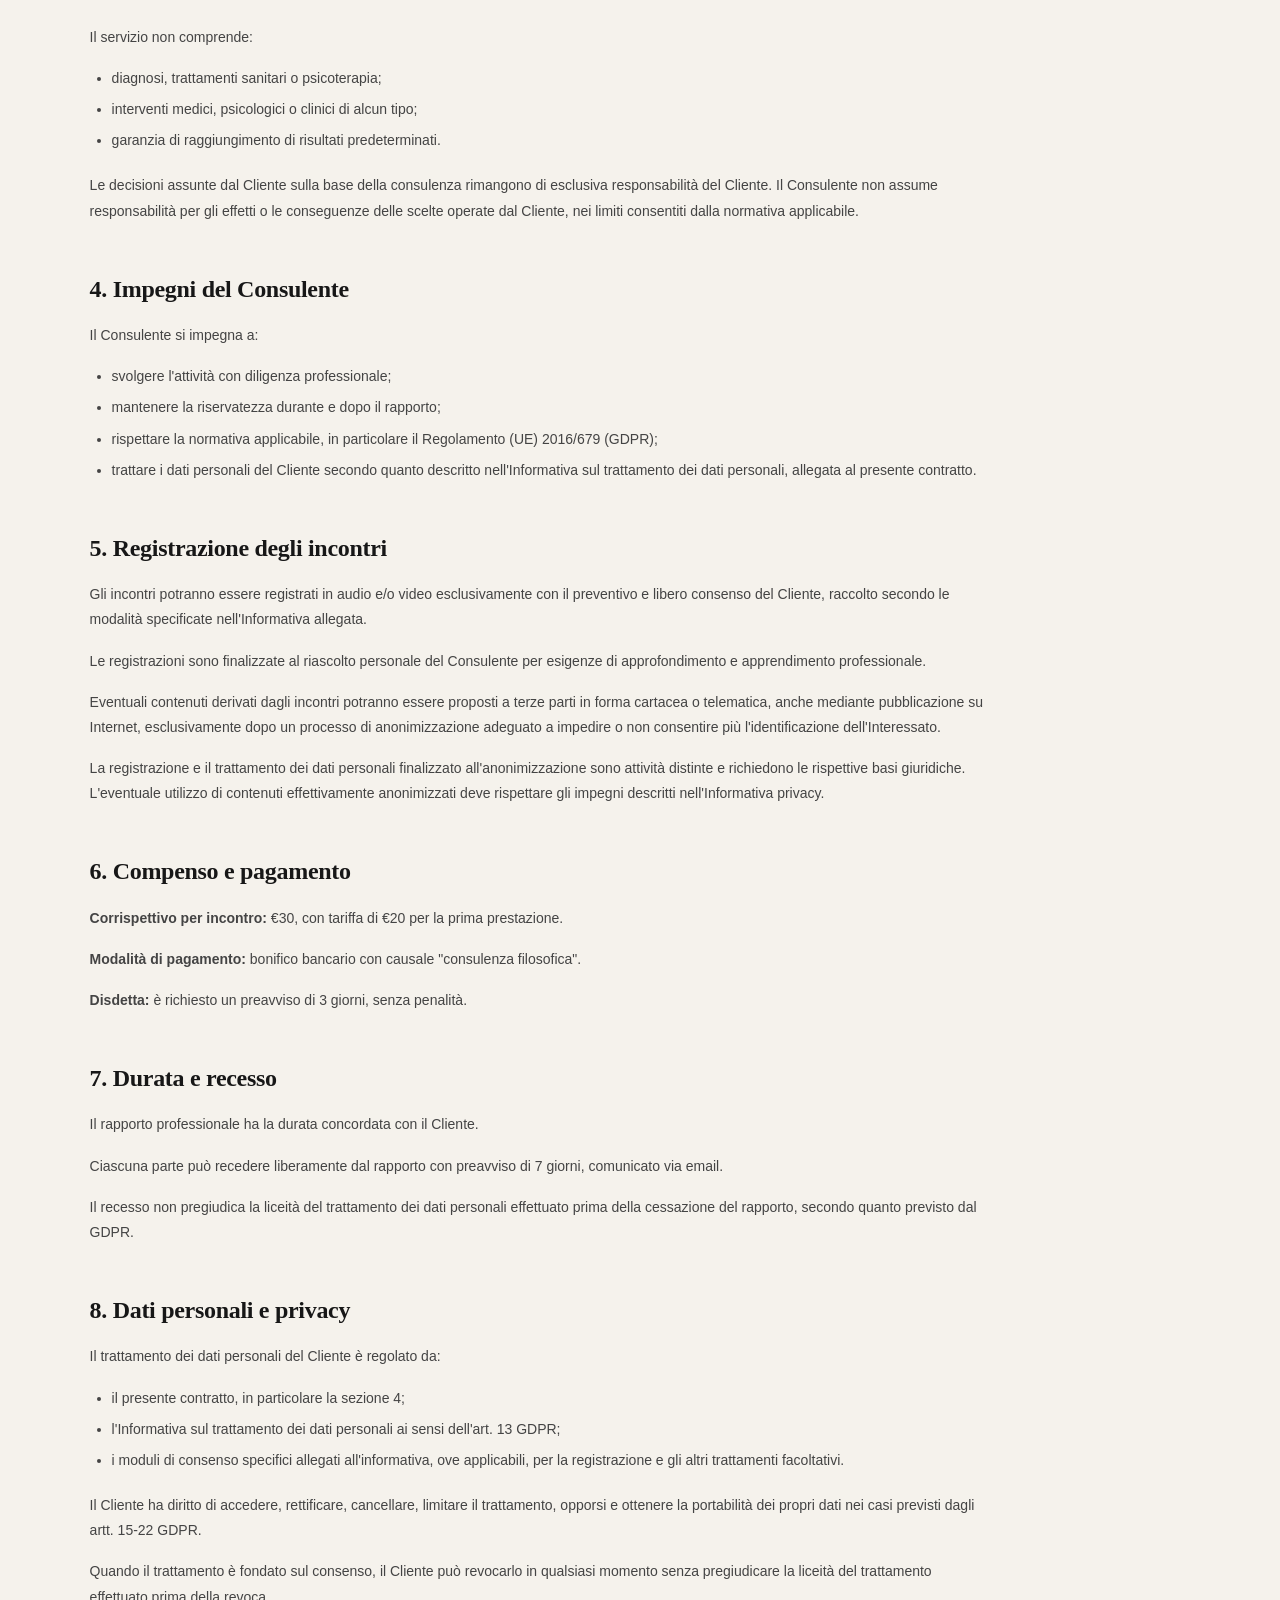
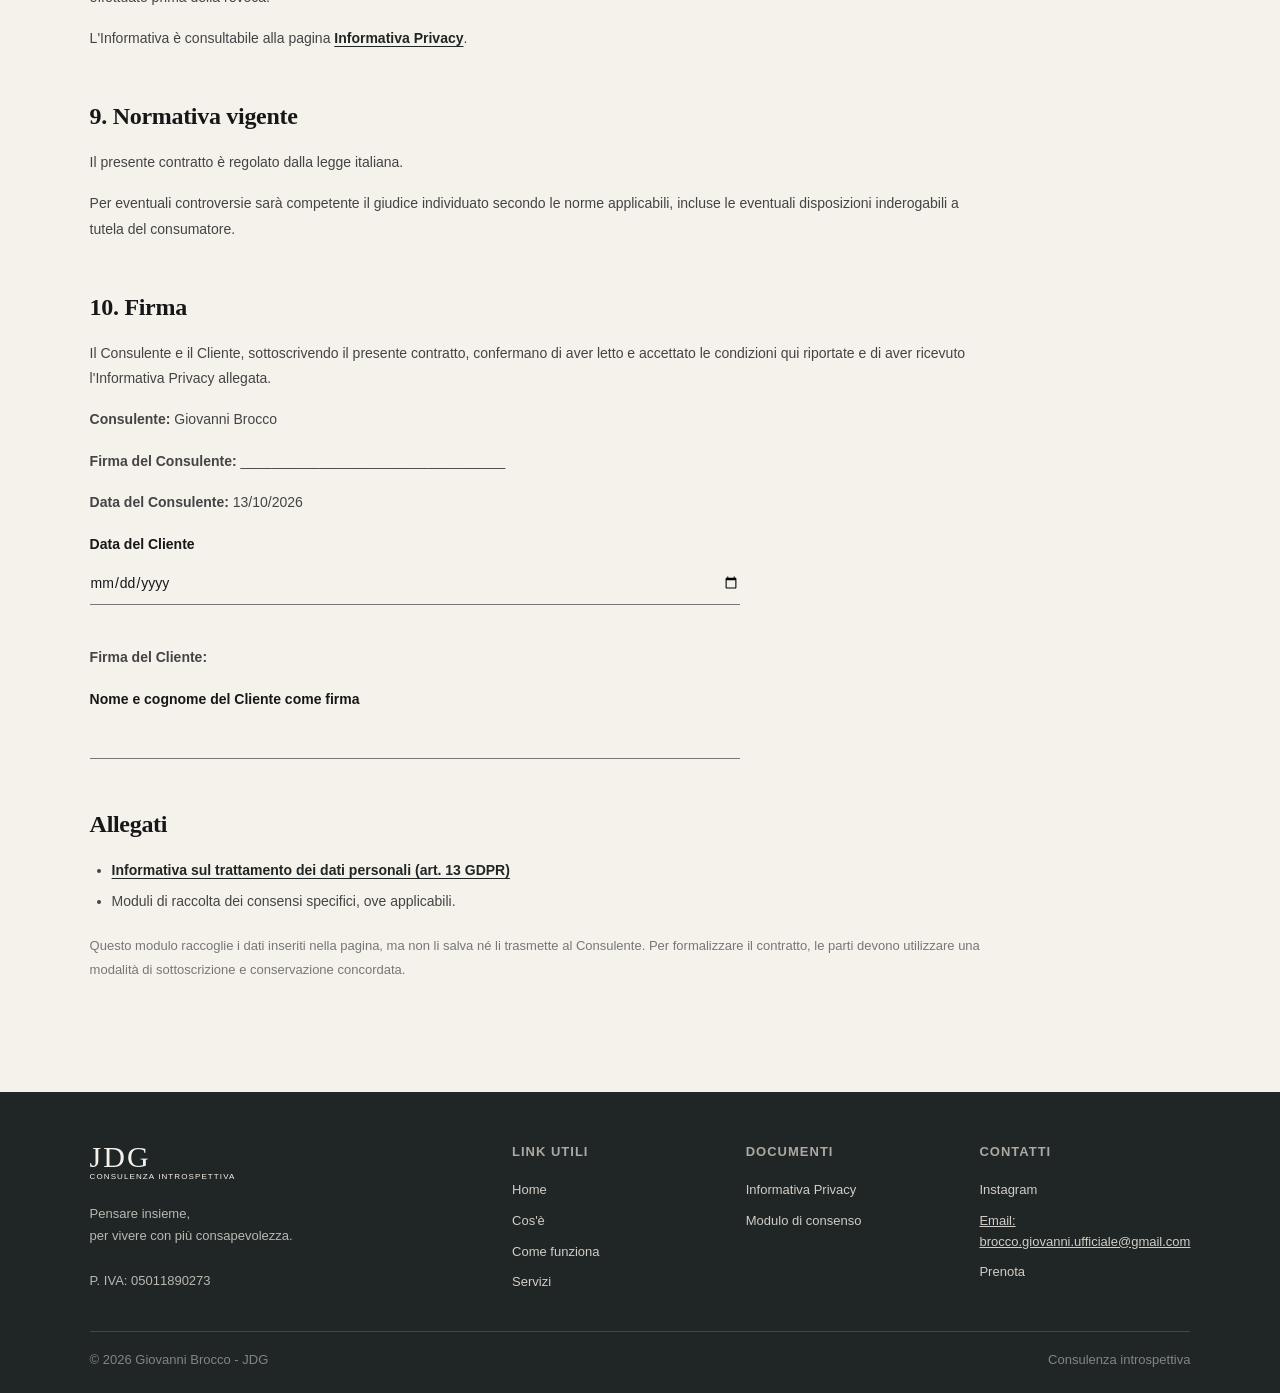
==== commit 559367ab: "Refactor footer structure and content in consenso.html" ====
--- a/consenso.html
+++ b/consenso.html
@@ -288,50 +288,77 @@
     </section>
 </main>
 
-<footer>
-    <div class="footer-main">
-
-        <div class="footer-brand">
-            <a href="index.html" class="logo">
-                <span>JDG</span>
-                <small>consulenza introspettiva</small>
-            </a>
-
-            <p>Pensare insieme,<br>per vivere con più consapevolezza.</p>
-
-            <div class="footer-legal">
-                <p>P. IVA: 05011890273</p>
-            </div>
+    <footer>
+
+        <div class="footer-main">
+
+            <div class="footer-brand">
+
+                <a href="index.html" class="logo">
+                    <span class="logo-initials">JDG</span>
+                    <small>CONSULENZA INTROSPETTIVA</small>
+                </a>
+
+                <p>
+                    Pensare insieme,<br>
+                    per vivere con più consapevolezza.
+                </p>
+
+                <div class="footer-legal">
+                    <p>P. IVA: 05011890273</p>
+                </div>
+
+            </div>
+
+            <div class="footer-column">
+
+                <h4>LINK UTILI</h4>
+
+                <a href="index.html">Home</a>
+                <a href="#about">Cos'è</a>
+                <a href="#come-funziona">Come funziona</a>
+                <a href="#services">Servizi</a>
+
+            </div>
+
+            <div class="footer-column">
+
+                <h4>DOCUMENTI</h4>
+
+                <a href="privacy.html">Informativa Privacy</a>
+                <a href="consenso.html">Modulo di consenso</a>
+
+            </div>
+
+            <div class="footer-column">
+
+                <h4>CONTATTI</h4>
+
+                <a href="https://www.instagram.com/jeromedegrasse">
+                    Instagram
+                </a>
+
+                <a href="mailto:brocco.giovanni.ufficiale@gmail.com">
+                    <u>
+                    Email: brocco.giovanni.ufficiale@gmail.com
+                    </u>
+                </a>
+
+                <a href="prenota.html">Prenota</a>
+
+            </div>
+
         </div>
 
-        <div class="footer-column">
-            <h4>LINK UTILI</h4>
-            <a href="index.html">Home</a>
-            <a href="index.html#about">Cos'è</a>
-            <a href="index.html#come-funziona">Come funziona</a>
-            <a href="index.html#services">Servizi</a>
+        <div class="footer-bottom">
+
+            <p>© 2026 Giovanni Brocco - JDG</p>
+
+            <p>Consulenza introspettiva</p>
+
         </div>
 
-        <div class="footer-column">
-            <h4>DOCUMENTI</h4>
-            <a href="privacy.html">Informativa Privacy</a>
-            <a href="consenso.html">Contratto di consulenza</a>
-        </div>
-
-        <div class="footer-column">
-            <h4>CONTATTI</h4>
-            <a href="https://www.instagram.com/jeromedegrasse">Instagram</a>
-            <a href="mailto:brocco.giovanni.ufficiale@gmail.com">Email</a>
-            <a href="prenota.html">Prenota</a>
-        </div>
-
-    </div>
-
-    <div class="footer-bottom">
-        <p>© 2026 JDG</p>
-        <p>Consulenza introspettiva</p>
-    </div>
-</footer>
+    </footer>
 
 </body>
 </html>
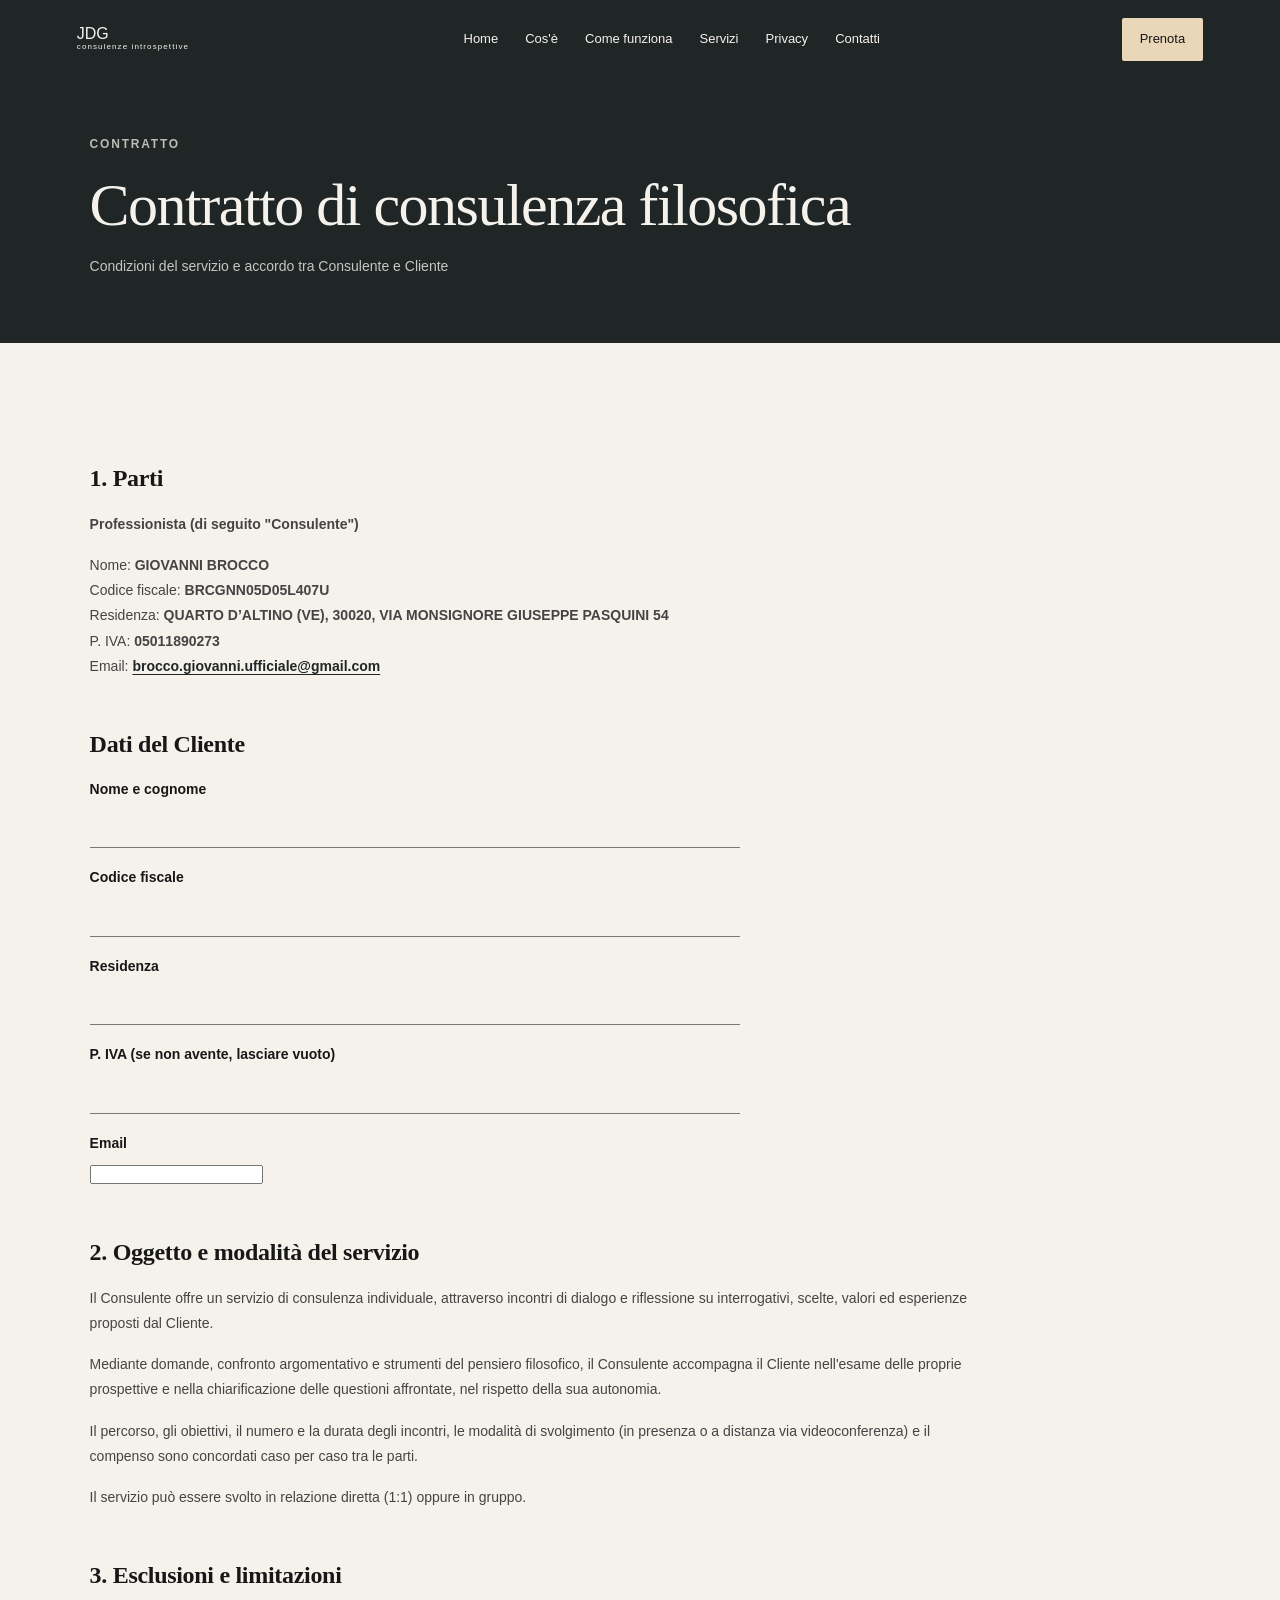
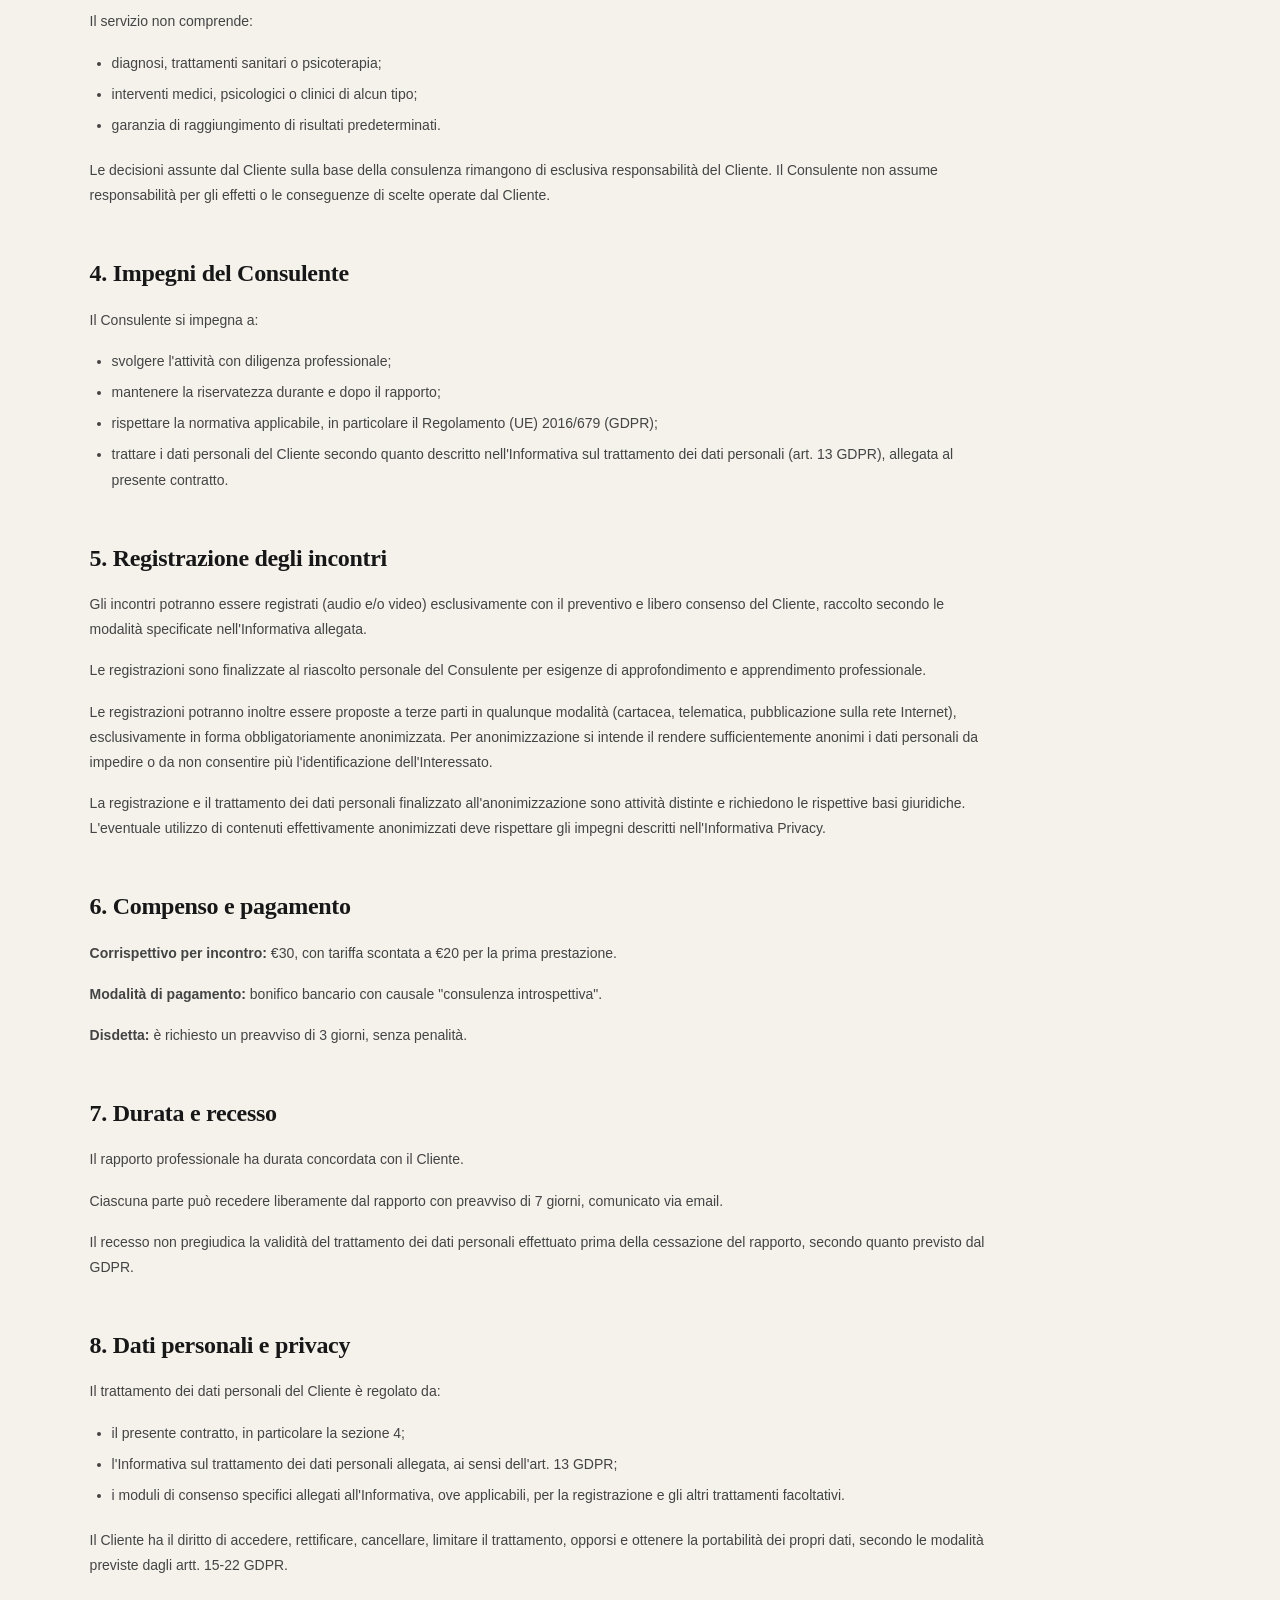
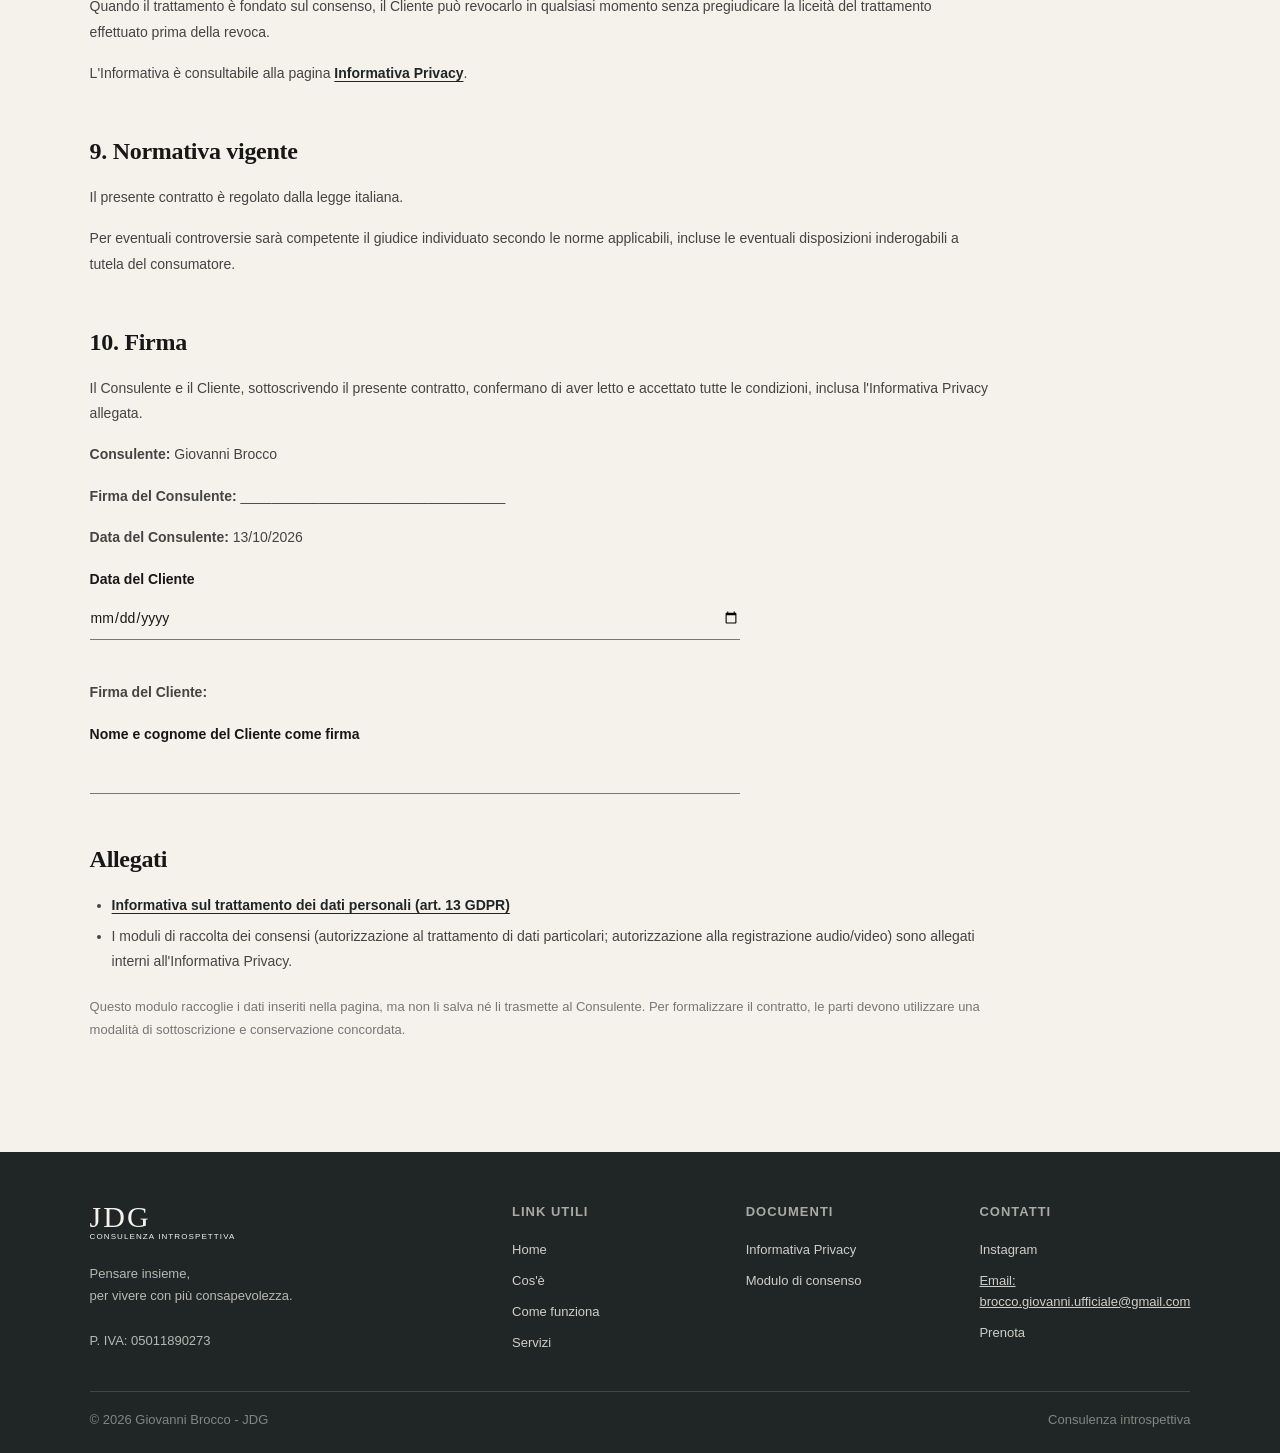
==== commit f4012706: "Update title and content for philosophical consulting" ====
--- a/consenso.html
+++ b/consenso.html
@@ -3,7 +3,7 @@
 <head>
     <meta charset="UTF-8">
     <meta name="viewport" content="width=device-width, initial-scale=1.0">
-    <title>Contratto di consulenza introspetiva | Giovanni Brocco</title>
+    <title>Contratto di consulenza filosofica | Giovanni Brocco</title>
     <link rel="stylesheet" href="style.css">
 </head>
 <body>
@@ -47,7 +47,7 @@
             <p>
                 Nome: <strong>GIOVANNI BROCCO</strong><br>
                 Codice fiscale: <strong>BRCGNN05D05L407U</strong><br>
-                Residenza: <strong>QUARTO D'ALTINO (VE), 30020, VIA MONSIGNORE GIUSEPPE PASQUINI 54</strong><br>
+                Residenza: <strong>QUARTO D’ALTINO (VE), 30020, VIA MONSIGNORE GIUSEPPE PASQUINI 54</strong><br>
                 P. IVA: <strong>05011890273</strong><br>
                 Email:
                 <a href="mailto:brocco.giovanni.ufficiale@gmail.com" class="document-link">
@@ -71,31 +71,29 @@
                 <input type="text" id="vat" name="vat">
 
                 <label for="email">Email</label>
-                <input type="text" id="email" name="email" required>
+                <input type="email" id="email" name="email" required>
             </div>
 
             <h2>2. Oggetto e modalità del servizio</h2>
 
             <p>
-                Il Consulente offre un servizio di consulenza filosofica
-                individuale, attraverso incontri di dialogo e riflessione
-                su interrogativi, scelte, valori ed esperienze proposti
-                dal Cliente.
-            </p>
-
-            <p>
-                Mediante domande, confronto argomentativo e strumenti
-                del pensiero filosofico, il Consulente accompagna il
-                Cliente nell'esame delle proprie prospettive e nella
-                chiarificazione delle questioni affrontate, nel rispetto
-                della sua autonomia.
+                Il Consulente offre un servizio di consulenza individuale,
+                attraverso incontri di dialogo e riflessione su interrogativi,
+                scelte, valori ed esperienze proposti dal Cliente.
+            </p>
+
+            <p>
+                Mediante domande, confronto argomentativo e strumenti del
+                pensiero filosofico, il Consulente accompagna il Cliente
+                nell'esame delle proprie prospettive e nella chiarificazione
+                delle questioni affrontate, nel rispetto della sua autonomia.
             </p>
 
             <p>
                 Il percorso, gli obiettivi, il numero e la durata degli
-                incontri, le modalità di svolgimento (in presenza o a
-                distanza via videoconferenza) e il compenso sono concordati
-                caso per caso tra le parti.
+                incontri, le modalità di svolgimento (in presenza o a distanza
+                via videoconferenza) e il compenso sono concordati caso per
+                caso tra le parti.
             </p>
 
             <p>Il servizio può essere svolto in relazione diretta (1:1) oppure in gruppo.</p>
@@ -113,9 +111,8 @@
             <p>
                 Le decisioni assunte dal Cliente sulla base della consulenza
                 rimangono di esclusiva responsabilità del Cliente. Il
-                Consulente non assume responsabilità per gli effetti o
-                le conseguenze delle scelte operate dal Cliente, nei
-                limiti consentiti dalla normativa applicabile.
+                Consulente non assume responsabilità per gli effetti o le
+                conseguenze di scelte operate dal Cliente.
             </p>
 
             <h2>4. Impegni del Consulente</h2>
@@ -126,74 +123,73 @@
                 <li>svolgere l'attività con diligenza professionale;</li>
                 <li>mantenere la riservatezza durante e dopo il rapporto;</li>
                 <li>rispettare la normativa applicabile, in particolare il Regolamento (UE) 2016/679 (GDPR);</li>
-                <li>trattare i dati personali del Cliente secondo quanto descritto nell'Informativa sul trattamento dei dati personali, allegata al presente contratto.</li>
+                <li>trattare i dati personali del Cliente secondo quanto descritto nell'Informativa sul trattamento dei dati personali (art. 13 GDPR), allegata al presente contratto.</li>
             </ul>
 
             <h2>5. Registrazione degli incontri</h2>
 
             <p>
-                Gli incontri potranno essere registrati in audio e/o video
-                esclusivamente con il preventivo e libero consenso del
-                Cliente, raccolto secondo le modalità specificate
-                nell'Informativa allegata.
-            </p>
-
-            <p>
-                Le registrazioni sono finalizzate al riascolto personale
-                del Consulente per esigenze di approfondimento e
-                apprendimento professionale.
-            </p>
-
-            <p>
-                Eventuali contenuti derivati dagli incontri potranno
-                essere proposti a terze parti in forma cartacea o
-                telematica, anche mediante pubblicazione su Internet,
-                esclusivamente dopo un processo di anonimizzazione
-                adeguato a impedire o non consentire più l'identificazione
-                dell'Interessato.
-            </p>
-
-            <p>
-                La registrazione e il trattamento dei dati personali
-                finalizzato all'anonimizzazione sono attività distinte
-                e richiedono le rispettive basi giuridiche. L'eventuale
-                utilizzo di contenuti effettivamente anonimizzati deve
-                rispettare gli impegni descritti nell'Informativa privacy.
+                Gli incontri potranno essere registrati (audio e/o video)
+                esclusivamente con il preventivo e libero consenso del Cliente,
+                raccolto secondo le modalità specificate nell'Informativa
+                allegata.
+            </p>
+
+            <p>
+                Le registrazioni sono finalizzate al riascolto personale del
+                Consulente per esigenze di approfondimento e apprendimento
+                professionale.
+            </p>
+
+            <p>
+                Le registrazioni potranno inoltre essere proposte a terze
+                parti in qualunque modalità (cartacea, telematica, pubblicazione
+                sulla rete Internet), esclusivamente in forma obbligatoriamente
+                anonimizzata. Per anonimizzazione si intende il rendere
+                sufficientemente anonimi i dati personali da impedire o da non
+                consentire più l'identificazione dell'Interessato.
+            </p>
+
+            <p>
+                La registrazione e il trattamento dei dati personali finalizzato
+                all'anonimizzazione sono attività distinte e richiedono le
+                rispettive basi giuridiche. L'eventuale utilizzo di contenuti
+                effettivamente anonimizzati deve rispettare gli impegni descritti
+                nell'Informativa Privacy.
             </p>
 
             <h2>6. Compenso e pagamento</h2>
 
             <p>
-                <strong>Corrispettivo per incontro:</strong> €30,
-                con tariffa di €20 per la prima prestazione.
+                <strong>Corrispettivo per incontro:</strong> €30, con tariffa
+                scontata a €20 per la prima prestazione.
             </p>
 
             <p>
                 <strong>Modalità di pagamento:</strong> bonifico bancario
-                con causale "consulenza filosofica".
-            </p>
-
-            <p>
-                <strong>Disdetta:</strong> è richiesto un preavviso
-                di 3 giorni, senza penalità.
+                con causale "consulenza introspettiva".
+            </p>
+
+            <p>
+                <strong>Disdetta:</strong> è richiesto un preavviso di 3 giorni,
+                senza penalità.
             </p>
 
             <h2>7. Durata e recesso</h2>
 
             <p>
-                Il rapporto professionale ha la durata concordata con
-                il Cliente.
-            </p>
-
-            <p>
-                Ciascuna parte può recedere liberamente dal rapporto
-                con preavviso di 7 giorni, comunicato via email.
-            </p>
-
-            <p>
-                Il recesso non pregiudica la liceità del trattamento
-                dei dati personali effettuato prima della cessazione
-                del rapporto, secondo quanto previsto dal GDPR.
+                Il rapporto professionale ha durata concordata con il Cliente.
+            </p>
+
+            <p>
+                Ciascuna parte può recedere liberamente dal rapporto con
+                preavviso di 7 giorni, comunicato via email.
+            </p>
+
+            <p>
+                Il recesso non pregiudica la validità del trattamento dei dati
+                personali effettuato prima della cessazione del rapporto,
+                secondo quanto previsto dal GDPR.
             </p>
 
             <h2>8. Dati personali e privacy</h2>
@@ -202,20 +198,21 @@
 
             <ul>
                 <li>il presente contratto, in particolare la sezione 4;</li>
-                <li>l'Informativa sul trattamento dei dati personali ai sensi dell'art. 13 GDPR;</li>
-                <li>i moduli di consenso specifici allegati all'informativa, ove applicabili, per la registrazione e gli altri trattamenti facoltativi.</li>
+                <li>l'Informativa sul trattamento dei dati personali allegata, ai sensi dell'art. 13 GDPR;</li>
+                <li>i moduli di consenso specifici allegati all'Informativa, ove applicabili, per la registrazione e gli altri trattamenti facoltativi.</li>
             </ul>
 
             <p>
-                Il Cliente ha diritto di accedere, rettificare, cancellare,
+                Il Cliente ha il diritto di accedere, rettificare, cancellare,
                 limitare il trattamento, opporsi e ottenere la portabilità
-                dei propri dati nei casi previsti dagli artt. 15-22 GDPR.
-            </p>
-
-            <p>
-                Quando il trattamento è fondato sul consenso, il Cliente
-                può revocarlo in qualsiasi momento senza pregiudicare
-                la liceità del trattamento effettuato prima della revoca.
+                dei propri dati, secondo le modalità previste dagli artt. 15-22
+                GDPR.
+            </p>
+
+            <p>
+                Quando il trattamento è fondato sul consenso, il Cliente può
+                revocarlo in qualsiasi momento senza pregiudicare la liceità
+                del trattamento effettuato prima della revoca.
             </p>
 
             <p>
@@ -229,17 +226,16 @@
 
             <p>
                 Per eventuali controversie sarà competente il giudice
-                individuato secondo le norme applicabili, incluse le
-                eventuali disposizioni inderogabili a tutela del consumatore.
+                individuato secondo le norme applicabili, incluse le eventuali
+                disposizioni inderogabili a tutela del consumatore.
             </p>
 
             <h2>10. Firma</h2>
 
             <p>
-                Il Consulente e il Cliente, sottoscrivendo il presente
-                contratto, confermano di aver letto e accettato le
-                condizioni qui riportate e di aver ricevuto l'Informativa
-                Privacy allegata.
+                Il Consulente e il Cliente, sottoscrivendo il presente contratto,
+                confermano di aver letto e accettato tutte le condizioni,
+                inclusa l'Informativa Privacy allegata.
             </p>
 
             <p><strong>Consulente:</strong> Giovanni Brocco</p>
@@ -272,7 +268,7 @@
                     </a>
                 </li>
                 <li>
-                    Moduli di raccolta dei consensi specifici, ove applicabili.
+                    I moduli di raccolta dei consensi (autorizzazione al trattamento di dati particolari; autorizzazione alla registrazione audio/video) sono allegati interni all'Informativa Privacy.
                 </li>
             </ul>
 
@@ -288,77 +284,66 @@
     </section>
 </main>
 
-    <footer>
-
-        <div class="footer-main">
-
-            <div class="footer-brand">
-
-                <a href="index.html" class="logo">
-                    <span class="logo-initials">JDG</span>
-                    <small>CONSULENZA INTROSPETTIVA</small>
-                </a>
-
-                <p>
-                    Pensare insieme,<br>
-                    per vivere con più consapevolezza.
-                </p>
-
-                <div class="footer-legal">
-                    <p>P. IVA: 05011890273</p>
-                </div>
-
+<footer>
+
+    <div class="footer-main">
+
+        <div class="footer-brand">
+
+            <a href="index.html" class="logo">
+                <span class="logo-initials">JDG</span>
+                <small>CONSULENZA INTROSPETTIVA</small>
+            </a>
+
+            <p>
+                Pensare insieme,<br>
+                per vivere con più consapevolezza.
+            </p>
+
+            <div class="footer-legal">
+                <p>P. IVA: 05011890273</p>
             </div>
 
-            <div class="footer-column">
-
-                <h4>LINK UTILI</h4>
-
-                <a href="index.html">Home</a>
-                <a href="#about">Cos'è</a>
-                <a href="#come-funziona">Come funziona</a>
-                <a href="#services">Servizi</a>
-
-            </div>
-
-            <div class="footer-column">
-
-                <h4>DOCUMENTI</h4>
-
-                <a href="privacy.html">Informativa Privacy</a>
-                <a href="consenso.html">Modulo di consenso</a>
-
-            </div>
-
-            <div class="footer-column">
-
-                <h4>CONTATTI</h4>
-
-                <a href="https://www.instagram.com/jeromedegrasse">
-                    Instagram
-                </a>
-
-                <a href="mailto:brocco.giovanni.ufficiale@gmail.com">
-                    <u>
-                    Email: brocco.giovanni.ufficiale@gmail.com
-                    </u>
-                </a>
-
-                <a href="prenota.html">Prenota</a>
-
-            </div>
-
-        </div>
-
-        <div class="footer-bottom">
-
-            <p>© 2026 Giovanni Brocco - JDG</p>
-
-            <p>Consulenza introspettiva</p>
-
-        </div>
-
-    </footer>
+        </div>
+
+        <div class="footer-column">
+            <h4>LINK UTILI</h4>
+
+            <a href="index.html">Home</a>
+            <a href="index.html#about">Cos'è</a>
+            <a href="index.html#come-funziona">Come funziona</a>
+            <a href="index.html#services">Servizi</a>
+        </div>
+
+        <div class="footer-column">
+            <h4>DOCUMENTI</h4>
+
+            <a href="privacy.html">Informativa Privacy</a>
+            <a href="consenso.html">Modulo di consenso</a>
+        </div>
+
+        <div class="footer-column">
+            <h4>CONTATTI</h4>
+
+            <a href="https://www.instagram.com/jeromedegrasse">
+                Instagram
+            </a>
+
+            <a href="mailto:brocco.giovanni.ufficiale@gmail.com">
+                <u>Email: brocco.giovanni.ufficiale@gmail.com</u>
+            </a>
+
+            <a href="prenota.html">Prenota</a>
+        </div>
+
+    </div>
+
+    <div class="footer-bottom">
+        <p>© 2026 Giovanni Brocco - JDG</p>
+        <p>Consulenza introspettiva</p>
+    </div>
+
+</footer>
 
 </body>
 </html>
